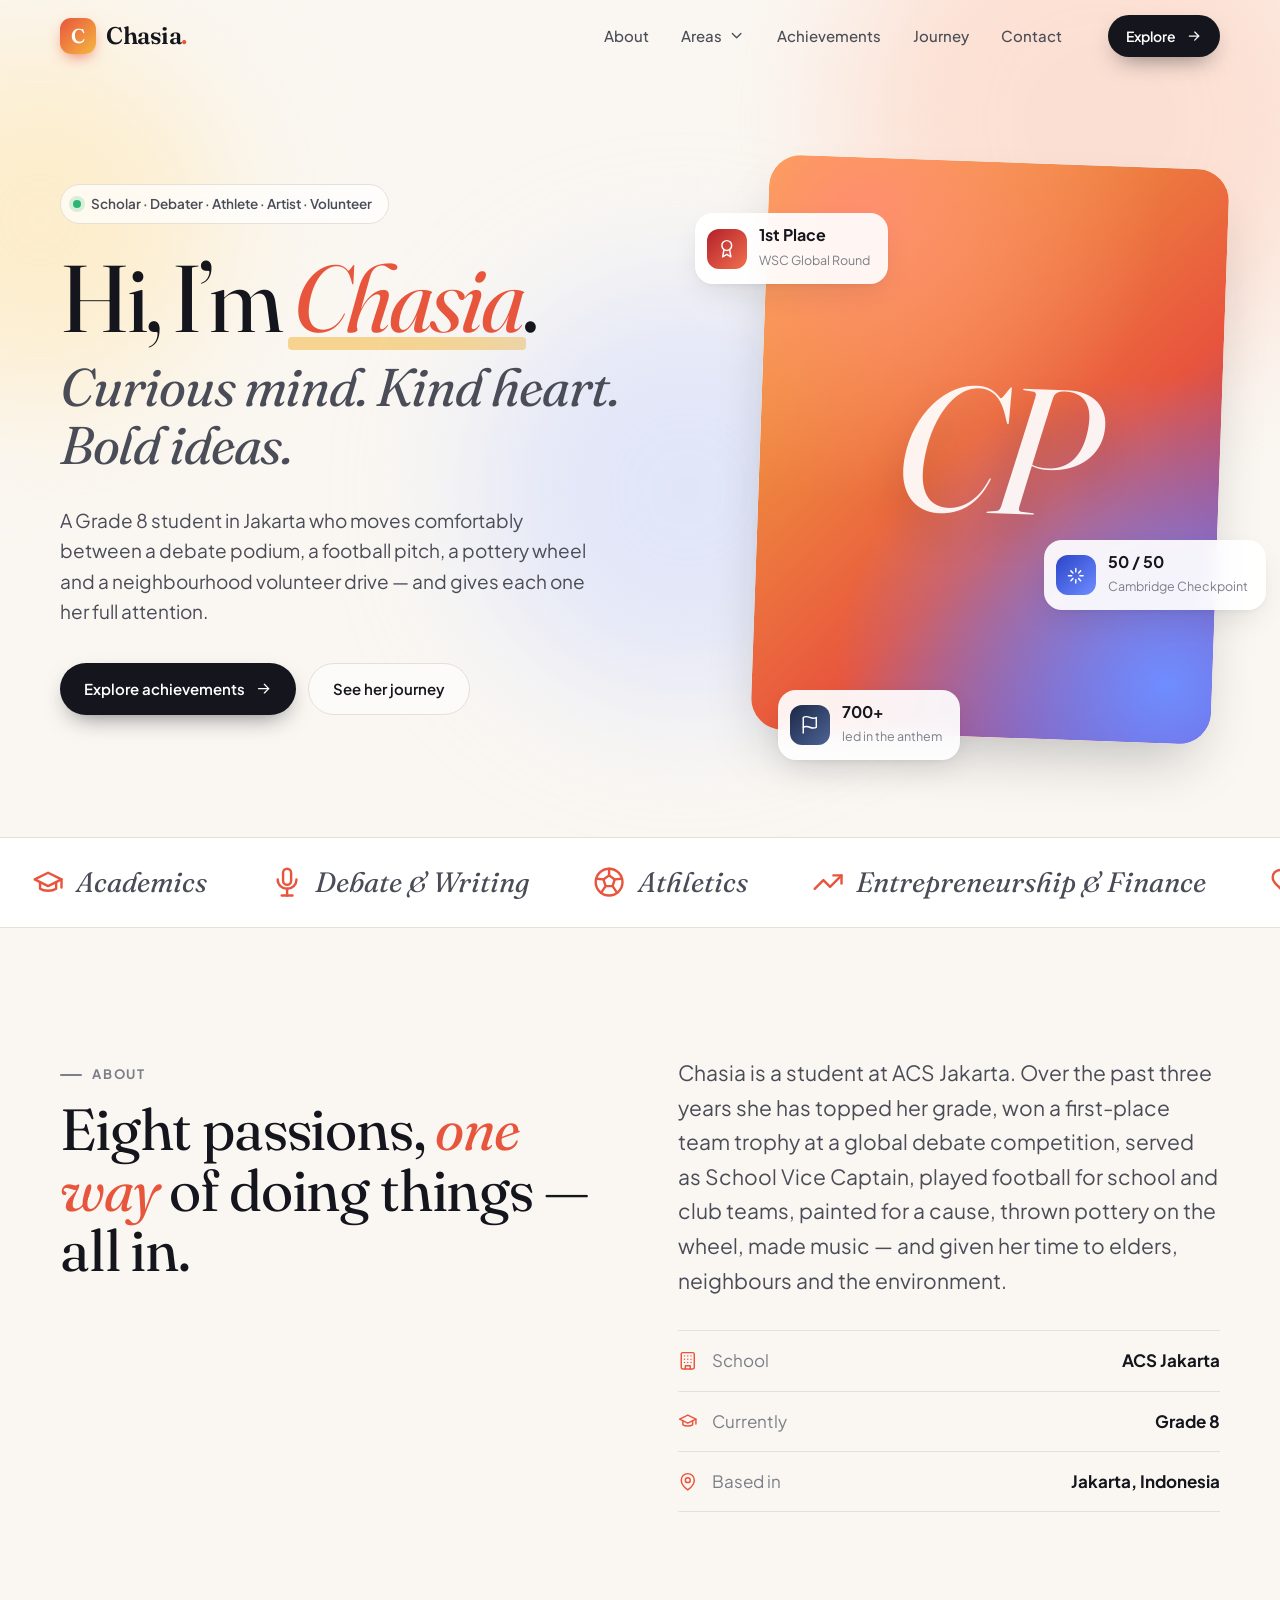
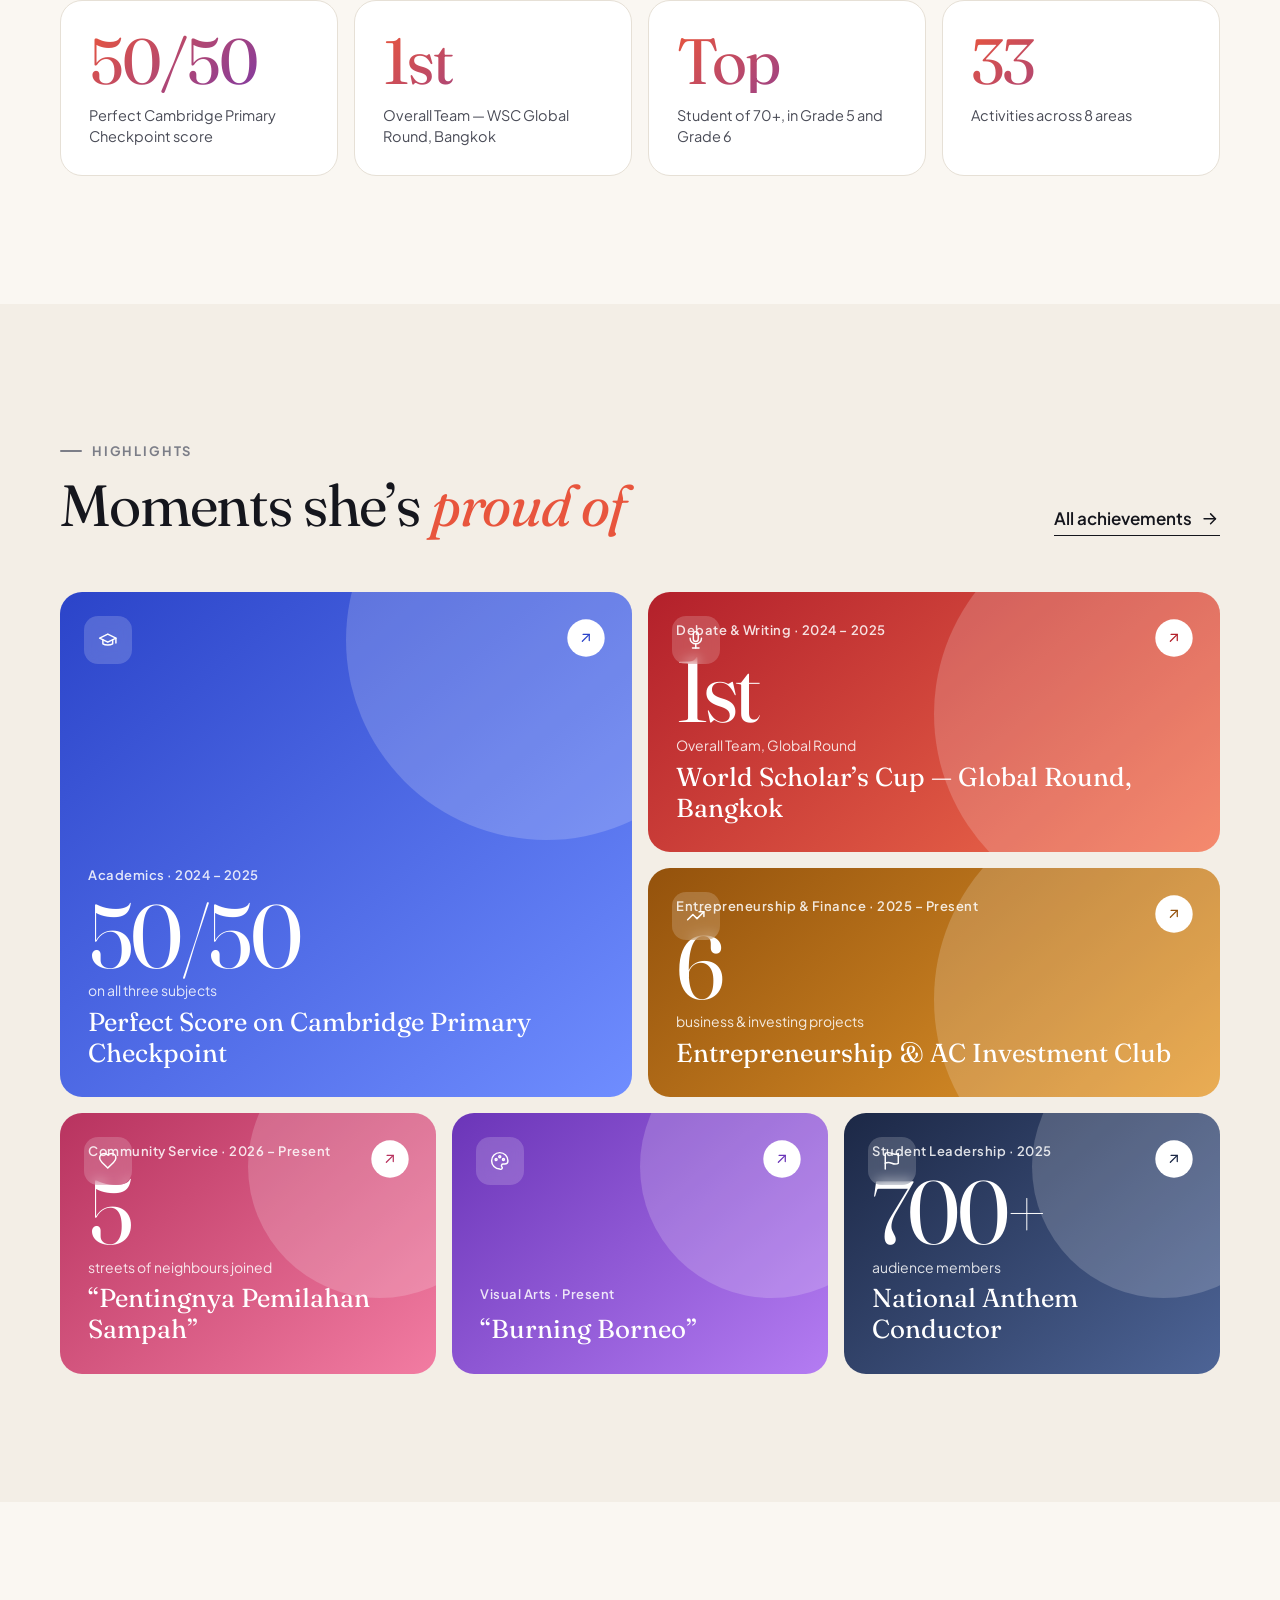
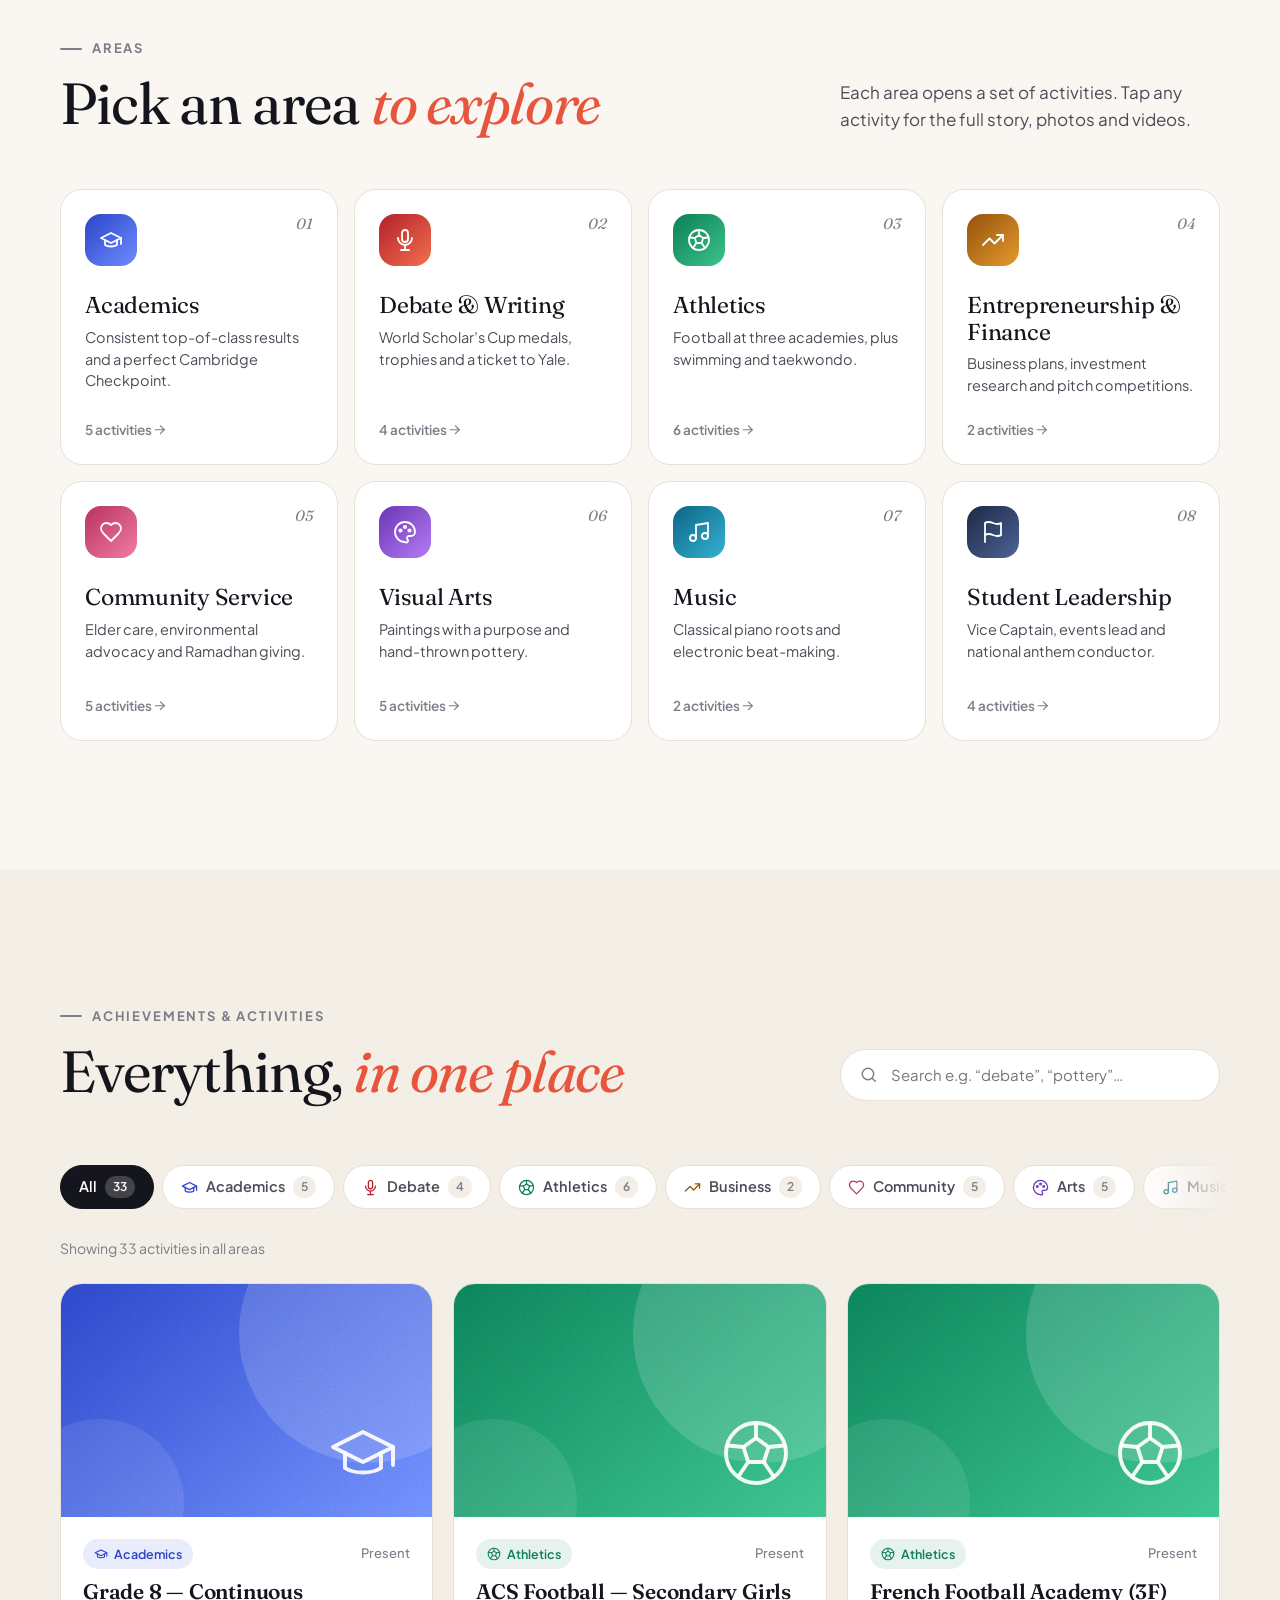
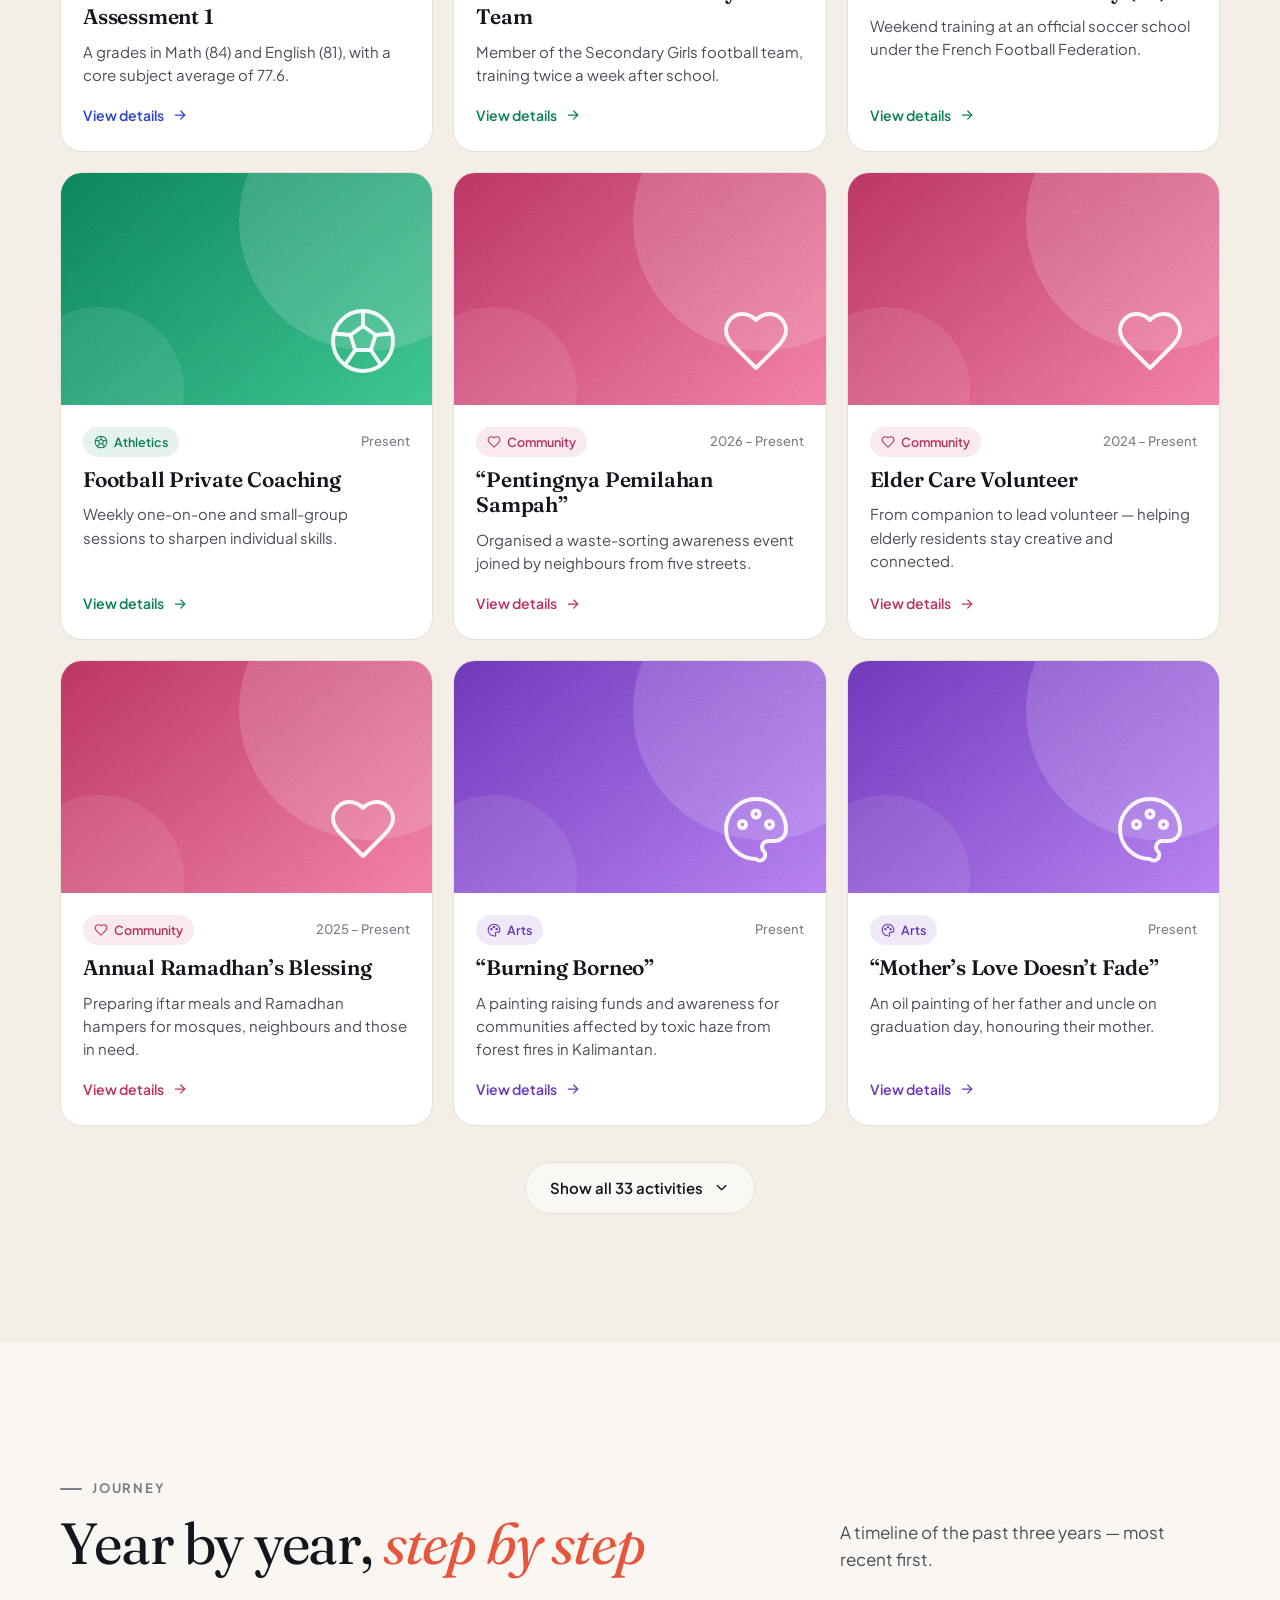
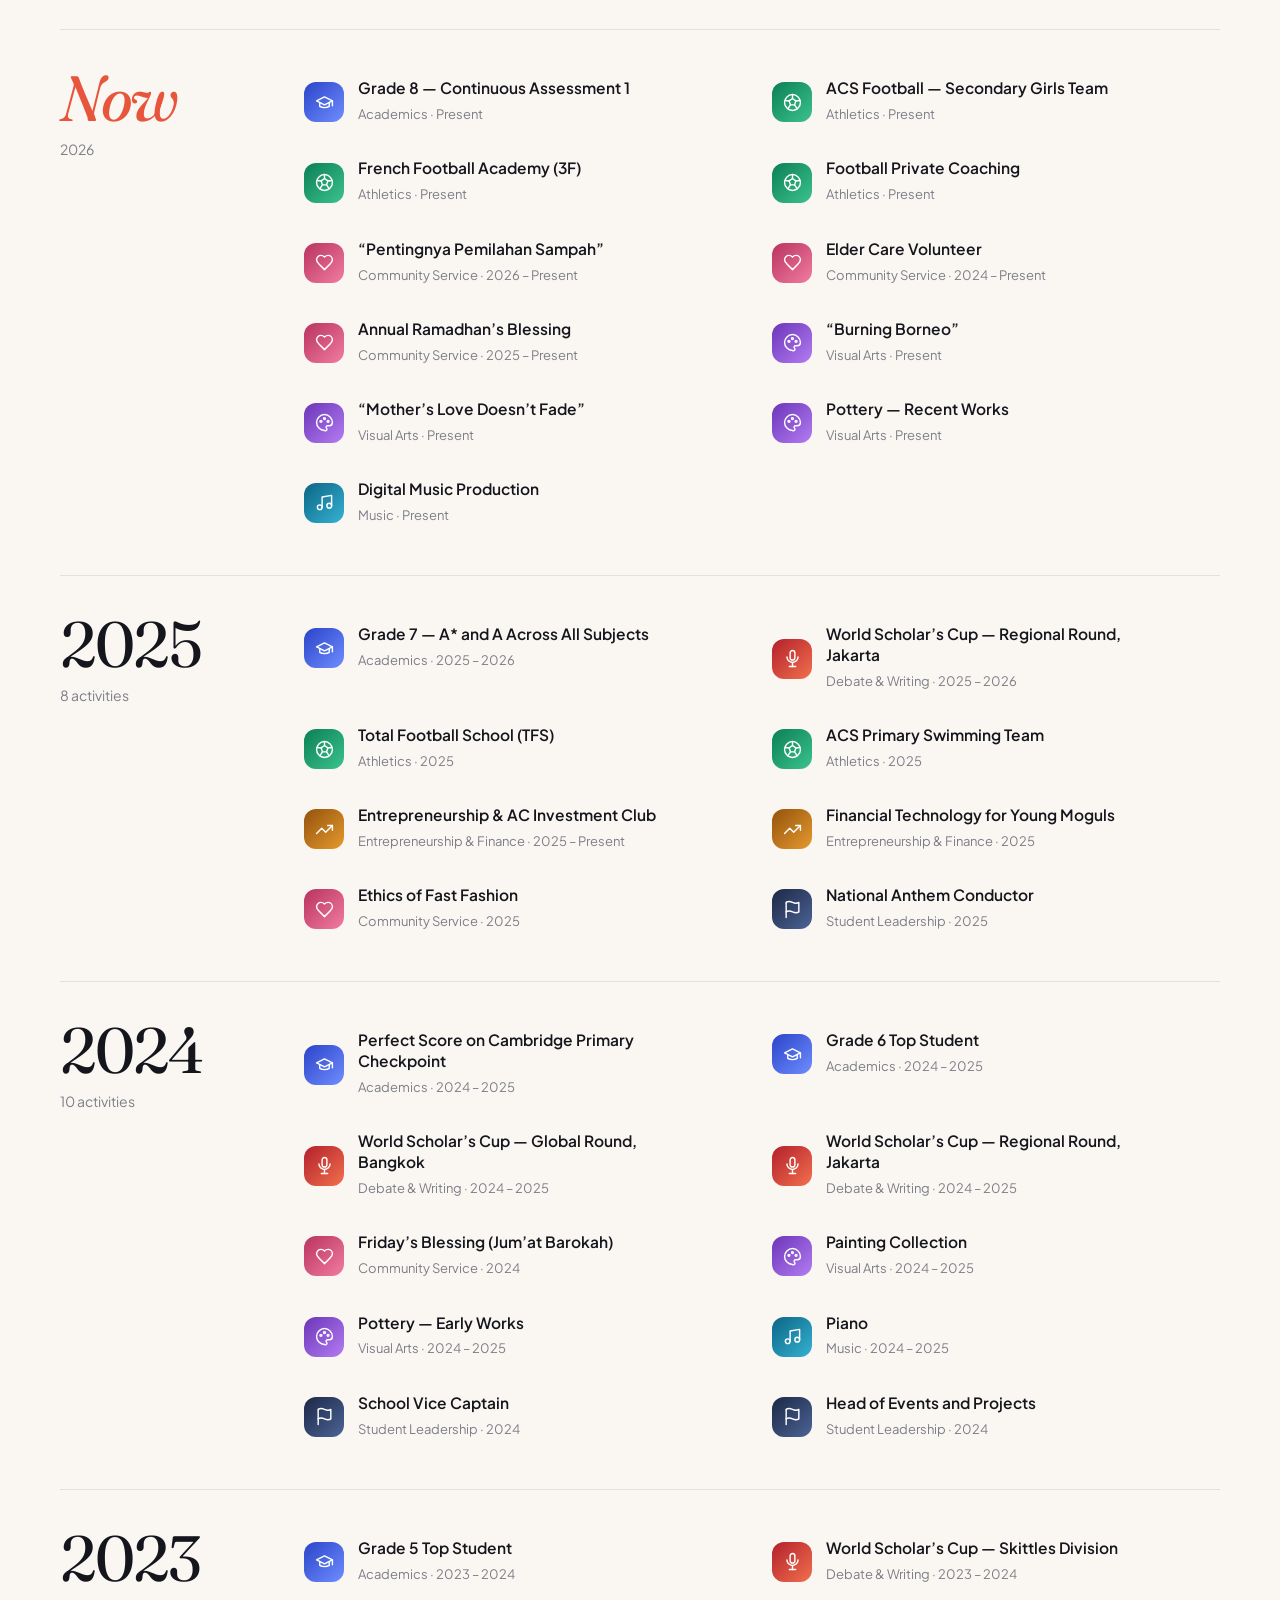
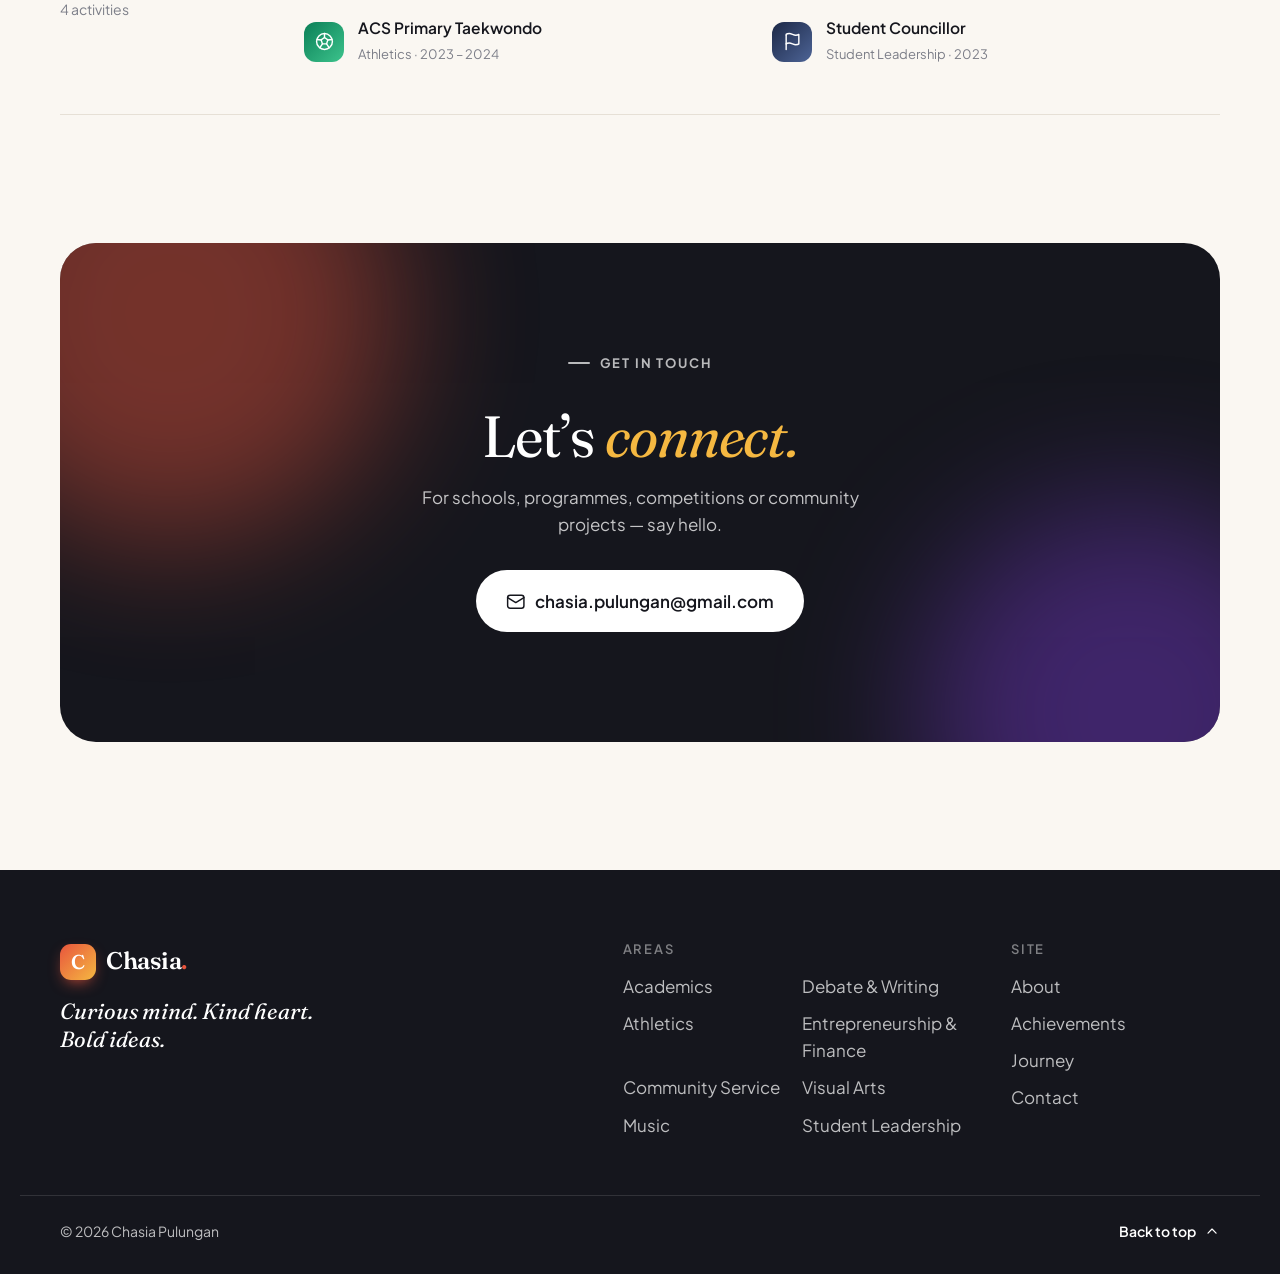
==== index.html @ 690231e1 "Build Chasia achievements website Static, responsive site with a home page (hero, highlights, areas," ====
<!doctype html>
<html lang="en">
<head>
  <meta charset="utf-8">
  <meta name="viewport" content="width=device-width, initial-scale=1">
  <title>Chasia Pulungan — Achievements & Activities</title>
  <meta name="description" content="Chasia Pulungan — student, debater, athlete, artist and volunteer from Jakarta. Explore her achievements in academics, debate, sport, entrepreneurship, community service, art, music and leadership.">
  <meta property="og:title" content="Chasia Pulungan — Achievements & Activities">
  <meta property="og:description" content="Curious mind. Kind heart. Bold ideas.">
  <meta name="theme-color" content="#FAF7F2">
  <link rel="icon" href="assets/img/favicon.svg" type="image/svg+xml">
  <link rel="preconnect" href="https://fonts.googleapis.com">
  <link rel="preconnect" href="https://fonts.gstatic.com" crossorigin>
  <link href="https://fonts.googleapis.com/css2?family=Fraunces:ital,opsz,wght@0,9..144,400;0,9..144,600;1,9..144,400;1,9..144,600&family=Plus+Jakarta+Sans:wght@400;500;600;700&display=swap" rel="stylesheet">
  <link rel="stylesheet" href="assets/css/styles.css">
</head>
<body class="page-home">
  <a class="skip" href="#main">Skip to content</a>
  <header id="site-header" class="header"></header>

  <main id="main">
    <!-- HERO -->
    <section class="hero">
      <div class="hero__bg" aria-hidden="true"><span class="blob blob--1"></span><span class="blob blob--2"></span><span class="blob blob--3"></span></div>
      <div class="container hero__inner">
        <div class="hero__copy">
          <p class="eyebrow reveal"><span class="dot"></span> Scholar · Debater · Athlete · Artist · Volunteer</p>
          <h1 class="hero__title reveal">Hi, I’m <span class="hl" data-first>Chasia</span>.<br><em data-tagline></em></h1>
          <p class="hero__lead reveal" data-intro></p>
          <div class="hero__actions reveal">
            <a class="btn btn--ink" href="#achievements">Explore achievements <span data-icon="arrow"></span></a>
            <a class="btn btn--ghost" href="#journey">See her journey</a>
          </div>
        </div>
        <div class="hero__visual reveal">
          <div class="portrait" data-portrait></div>
          <div class="float float--1"><span class="float__icon" style="--c1:#B3202B;--c2:#F2704E" data-icon="award"></span><div><strong>1st Place</strong><small>WSC Global Round</small></div></div>
          <div class="float float--2"><span class="float__icon" style="--c1:#2B44C9;--c2:#6F8DFF" data-icon="sparkle"></span><div><strong>50 / 50</strong><small>Cambridge Checkpoint</small></div></div>
          <div class="float float--3"><span class="float__icon" style="--c1:#1C2846;--c2:#4D6496" data-icon="flag"></span><div><strong>700+</strong><small>led in the anthem</small></div></div>
        </div>
      </div>
      <div class="marquee" aria-hidden="true"><div class="marquee__track" data-marquee></div></div>
    </section>

    <!-- ABOUT -->
    <section class="section about" id="about">
      <div class="container about__grid">
        <div>
          <p class="kicker reveal">About</p>
          <h2 class="h2 reveal">Eight passions, <em>one way</em> of doing things — all in.</h2>
        </div>
        <div class="about__text">
          <p class="reveal" data-about></p>
          <ul class="facts reveal" data-facts></ul>
        </div>
      </div>
      <div class="container stats" data-stats></div>
    </section>

    <!-- HIGHLIGHTS -->
    <section class="section section--tint" id="highlights">
      <div class="container">
        <div class="section__head">
          <div>
            <p class="kicker reveal">Highlights</p>
            <h2 class="h2 reveal">Moments she’s <em>proud of</em></h2>
          </div>
          <a class="link-arrow reveal" href="#achievements">All achievements <span data-icon="arrow"></span></a>
        </div>
        <div class="bento" data-featured></div>
      </div>
    </section>

    <!-- AREAS -->
    <section class="section" id="areas">
      <div class="container">
        <div class="section__head">
          <div>
            <p class="kicker reveal">Areas</p>
            <h2 class="h2 reveal">Pick an area <em>to explore</em></h2>
          </div>
          <p class="section__sub reveal">Each area opens a set of activities. Tap any activity for the full story, photos and videos.</p>
        </div>
        <div class="areas" data-areas></div>
      </div>
    </section>

    <!-- ACHIEVEMENTS -->
    <section class="section section--tint" id="achievements">
      <div class="container">
        <div class="section__head">
          <div>
            <p class="kicker reveal">Achievements & Activities</p>
            <h2 class="h2 reveal">Everything, <em>in one place</em></h2>
          </div>
          <label class="search reveal">
            <span data-icon="search"></span>
            <input type="search" placeholder="Search e.g. “debate”, “pottery”…" aria-label="Search achievements" data-search>
          </label>
        </div>
        <div class="filters" role="tablist" aria-label="Filter by area" data-filters></div>
        <p class="results-note" aria-live="polite" data-count></p>
        <div class="grid" data-grid></div>
        <div class="empty" data-empty hidden>
          <p>No activities match your search.</p>
          <button class="btn btn--ghost btn--sm" data-reset>Clear filters</button>
        </div>
      </div>
    </section>

    <!-- JOURNEY -->
    <section class="section" id="journey">
      <div class="container">
        <div class="section__head">
          <div>
            <p class="kicker reveal">Journey</p>
            <h2 class="h2 reveal">Year by year, <em>step by step</em></h2>
          </div>
          <p class="section__sub reveal">A timeline of the past three years — most recent first.</p>
        </div>
        <div class="journey" data-journey></div>
      </div>
    </section>

    <!-- CONTACT -->
    <section class="section contact" id="contact">
      <div class="container">
        <div class="contact__card reveal">
          <div class="contact__bg" aria-hidden="true"><span class="blob blob--1"></span><span class="blob blob--2"></span></div>
          <p class="kicker kicker--light">Get in touch</p>
          <h2 class="h2 h2--light">Let’s <em>connect.</em></h2>
          <p class="contact__lead">For schools, programmes, competitions or community projects — say hello.</p>
          <a class="btn btn--light btn--lg" data-email><span data-icon="mail"></span><span data-email-text></span></a>
        </div>
      </div>
    </section>
  </main>

  <footer id="site-footer" class="footer"></footer>

  <script src="assets/js/data.js"></script>
  <script src="assets/js/common.js"></script>
  <script src="assets/js/home.js"></script>
</body>
</html>
---- assets/css/styles.css ----
/* =============================================================
   CHASIA — Design system
   ============================================================= */
:root {
  --bg: #FAF7F2;
  --bg-2: #F3EEE6;
  --surface: #FFFFFF;
  --ink: #15161D;
  --ink-2: #4A4C57;
  --ink-3: #7C7E88;
  --line: #E6E0D6;
  --accent: #E8553D;
  --accent-2: #F5B841;
  --radius: 22px;
  --radius-sm: 14px;
  --shadow-sm: 0 1px 2px rgba(21,22,29,.05), 0 2px 8px rgba(21,22,29,.04);
  --shadow: 0 2px 4px rgba(21,22,29,.04), 0 12px 32px -8px rgba(21,22,29,.12);
  --shadow-lg: 0 30px 60px -20px rgba(21,22,29,.28);
  --serif: "Fraunces", Georgia, "Times New Roman", serif;
  --sans: "Plus Jakarta Sans", system-ui, -apple-system, "Segoe UI", sans-serif;
  --ease: cubic-bezier(.2,.7,.2,1);
  --header-h: 72px;
  --gutter: clamp(16px, 4vw, 40px);
}

*, *::before, *::after { box-sizing: border-box; }
[hidden] { display: none !important; }
html { scroll-behavior: smooth; scroll-padding-top: calc(var(--header-h) + 12px); -webkit-text-size-adjust: 100%; }
body {
  margin: 0; background: var(--bg); color: var(--ink);
  font-family: var(--sans); font-size: 17px; line-height: 1.6;
  -webkit-font-smoothing: antialiased; text-rendering: optimizeLegibility;
  overflow-x: hidden;
}
body.drawer-open, body.lb-open { overflow: hidden; }
img, video, svg { display: block; max-width: 100%; }
a { color: inherit; text-decoration: none; }
button { font: inherit; color: inherit; background: none; border: 0; cursor: pointer; padding: 0; }
h1, h2, h3, h4 { margin: 0; font-weight: 600; line-height: 1.1; }
p { margin: 0; }
ul, ol { margin: 0; padding: 0; list-style: none; }
:focus-visible { outline: 3px solid var(--accent); outline-offset: 3px; border-radius: 6px; }
::selection { background: var(--ink); color: var(--bg); }

.i { width: 1.15em; height: 1.15em; flex: none; }
.rot90 { transform: rotate(90deg); transition: transform .25s var(--ease); }
.container { width: 100%; max-width: 1240px; margin: 0 auto; padding: 0 var(--gutter); }

.skip { position: absolute; left: 12px; top: -60px; z-index: 200; background: var(--ink); color: #fff; padding: 10px 16px; border-radius: 10px; }
.skip:focus { top: 12px; }

/* ---------- Typography ---------- */
.kicker {
  display: inline-flex; align-items: center; gap: 10px;
  font-size: 13px; font-weight: 700; letter-spacing: .14em; text-transform: uppercase; color: var(--ink-3);
  margin-bottom: 14px;
}
.kicker::before { content: ""; width: 22px; height: 2px; background: currentColor; border-radius: 2px; }
.kicker--light { color: rgba(255,255,255,.7); }
.h2 { font-family: var(--serif); font-weight: 400; font-size: clamp(34px, 5vw, 58px); letter-spacing: -.02em; line-height: 1.04; }
.h2 em, .hero__title em { font-style: italic; color: var(--accent); }
.h2--light { color: #fff; }
.h2--light em { color: var(--accent-2); }
.h3 { font-family: var(--serif); font-weight: 600; font-size: 26px; letter-spacing: -.01em; margin: 48px 0 18px; }

/* ---------- Buttons ---------- */
.btn {
  display: inline-flex; align-items: center; justify-content: center; gap: 10px;
  height: 52px; padding: 0 24px; border-radius: 999px; font-weight: 600; font-size: 15px;
  transition: transform .25s var(--ease), background .25s, color .25s, box-shadow .25s, border-color .25s;
  white-space: nowrap;
}
.btn .i { transition: transform .25s var(--ease); }
.btn:hover .i:last-child { transform: translateX(3px); }
.btn:active { transform: scale(.97); }
.btn--sm { height: 42px; padding: 0 18px; font-size: 14px; }
.btn--lg { height: 62px; padding: 0 30px; font-size: 17px; }
.btn--ink { background: var(--ink); color: #fff; box-shadow: 0 10px 24px -10px rgba(21,22,29,.6); }
.btn--ink:hover { background: #000; box-shadow: 0 14px 30px -10px rgba(21,22,29,.7); }
.btn--ghost { border: 1.5px solid var(--line); background: rgba(255,255,255,.6); }
.btn--ghost:hover { border-color: var(--ink); background: #fff; }
.btn--light { background: #fff; color: var(--ink); }
.btn--light:hover { box-shadow: 0 12px 30px -10px rgba(0,0,0,.4); }
.btn .count { background: var(--ink); color: #fff; border-radius: 999px; font-size: 12px; padding: 2px 8px; }

.link-arrow { display: inline-flex; align-items: center; gap: 8px; font-weight: 600; border-bottom: 1.5px solid currentColor; padding-bottom: 2px; }
.link-arrow:hover .i { transform: translateX(4px); }
.link-arrow .i { transition: transform .25s var(--ease); }

.chip { display: inline-flex; align-items: center; gap: 6px; font-size: 12.5px; font-weight: 600; border-radius: 999px; padding: 5px 11px; }
.chip--cat { background: color-mix(in srgb, var(--c1) 10%, transparent); color: var(--c1); }
.chip--cat .i { width: 14px; height: 14px; }

/* ---------- Header ---------- */
.header { position: fixed; inset: 0 0 auto; z-index: 100; height: var(--header-h); transition: background .3s, box-shadow .3s, backdrop-filter .3s; }
.header.is-scrolled { background: rgba(250,247,242,.82); backdrop-filter: saturate(1.4) blur(16px); -webkit-backdrop-filter: saturate(1.4) blur(16px); box-shadow: 0 1px 0 var(--line); }
.header__inner { height: 100%; display: flex; align-items: center; gap: 24px; }
.brand { display: inline-flex; align-items: center; gap: 10px; font-family: var(--serif); font-size: 24px; font-weight: 600; letter-spacing: -.02em; }
.brand__mark { width: 36px; height: 36px; border-radius: 11px; display: grid; place-items: center; color: #fff; font-size: 20px; background: linear-gradient(135deg, var(--accent), var(--accent-2)); box-shadow: 0 6px 16px -6px var(--accent); }
.brand__word i { color: var(--accent); font-style: normal; }
.brand--light { color: #fff; }

.nav { display: flex; align-items: center; gap: 4px; margin-left: auto; }
.nav > a, .nav__dropbtn { display: inline-flex; align-items: center; gap: 6px; padding: 10px 14px; border-radius: 999px; font-size: 15px; font-weight: 500; color: var(--ink-2); transition: color .2s, background .2s; }
.nav > a:hover, .nav__dropbtn:hover, .nav__drop.is-open .nav__dropbtn { color: var(--ink); background: rgba(21,22,29,.06); }
.nav__drop { position: relative; }
.nav__drop.is-open .rot90 { transform: rotate(-90deg); }
.mega {
  position: absolute; top: calc(100% + 12px); left: 50%; width: 600px;
  transform: translate(-50%, -8px); opacity: 0; visibility: hidden;
  background: var(--surface); border-radius: var(--radius); box-shadow: var(--shadow-lg); border: 1px solid var(--line);
  padding: 12px; transition: opacity .25s, transform .25s var(--ease), visibility .25s;
}
.nav__drop.is-open .mega { opacity: 1; visibility: visible; transform: translate(-50%, 0); }
.mega__grid { display: grid; grid-template-columns: 1fr 1fr; gap: 4px; }
.mega__item { display: flex; align-items: center; gap: 14px; padding: 12px; border-radius: 14px; transition: background .2s; }
.mega__item:hover { background: var(--bg); }
.mega__item strong { display: block; font-size: 15px; font-weight: 600; line-height: 1.3; }
.mega__item small { color: var(--ink-3); font-size: 13px; }
.mega__icon { width: 42px; height: 42px; border-radius: 12px; display: grid; place-items: center; color: #fff; background: linear-gradient(135deg, var(--c1), var(--c2)); flex: none; }
.header__cta { margin-left: 8px; }
.burger { display: none; width: 46px; height: 46px; border-radius: 14px; place-items: center; margin-left: auto; background: var(--ink); color: #fff; }
.burger .i { width: 22px; height: 22px; }

.drawer { position: fixed; inset: var(--header-h) 0 0; background: var(--bg); overflow-y: auto; opacity: 0; transform: translateY(-10px); transition: opacity .3s, transform .3s var(--ease); }
.drawer.is-open { opacity: 1; transform: none; }
.drawer__inner { padding-top: 16px; padding-bottom: 40px; }
.drawer__links a { display: block; font-family: var(--serif); font-size: 40px; letter-spacing: -.02em; padding: 6px 0; border-bottom: 1px solid var(--line); }
.drawer__label { margin: 28px 0 10px; font-size: 13px; font-weight: 700; letter-spacing: .14em; text-transform: uppercase; color: var(--ink-3); }
.drawer__areas { display: grid; gap: 4px; }
.drawer__areas .mega__item { background: var(--surface); }

@media (max-width: 960px) {
  .nav, .header__cta { display: none; }
  .burger { display: grid; }
}

/* ---------- Sections ---------- */
.section { padding: clamp(72px, 10vw, 128px) 0; position: relative; }
.section--tint { background: var(--bg-2); }
.section__head { display: flex; align-items: flex-end; justify-content: space-between; gap: 24px 40px; flex-wrap: wrap; margin-bottom: clamp(32px, 5vw, 56px); }
.section__sub { max-width: 380px; color: var(--ink-2); }

/* ---------- Reveal ---------- */
.reveal { opacity: 0; transform: translateY(22px); transition: opacity .8s var(--ease), transform .8s var(--ease); transition-delay: var(--stagger, 0ms); }
.reveal.is-in { opacity: 1; transform: none; }
@media (prefers-reduced-motion: reduce) {
  *, *::before, *::after { animation: none !important; transition: none !important; }
  html { scroll-behavior: auto; }
  .reveal { opacity: 1; transform: none; }
}

/* ---------- Hero ---------- */
.hero { position: relative; padding: calc(var(--header-h) + clamp(40px, 7vw, 90px)) 0 0; overflow: hidden; }
.hero__bg { position: absolute; inset: 0; pointer-events: none; }
.blob { position: absolute; border-radius: 50%; filter: blur(70px); opacity: .5; animation: float 18s ease-in-out infinite; }
.hero .blob--1 { width: 520px; height: 520px; background: #FFC9B5; top: -140px; right: -80px; }
.hero .blob--2 { width: 420px; height: 420px; background: #C9D5FF; top: 280px; right: 30%; animation-delay: -6s; }
.hero .blob--3 { width: 360px; height: 360px; background: #FFE3A6; top: 40px; left: -140px; animation-delay: -12s; }
@keyframes float { 0%,100% { transform: translate(0,0) scale(1); } 33% { transform: translate(30px,-20px) scale(1.05); } 66% { transform: translate(-20px,20px) scale(.96); } }

.hero__inner { position: relative; display: grid; grid-template-columns: 1.15fr .85fr; gap: clamp(32px, 6vw, 80px); align-items: center; }
.eyebrow { display: inline-flex; align-items: center; gap: 10px; padding: 8px 16px 8px 12px; border-radius: 999px; background: rgba(255,255,255,.7); border: 1px solid var(--line); font-size: 13.5px; font-weight: 600; color: var(--ink-2); margin-bottom: 28px; backdrop-filter: blur(6px); }
.dot { width: 8px; height: 8px; border-radius: 50%; background: #2BB673; box-shadow: 0 0 0 4px rgba(43,182,115,.18); animation: pulse 2s infinite; }
@keyframes pulse { 50% { box-shadow: 0 0 0 7px rgba(43,182,115,.05); } }
.hero__title { font-family: var(--serif); font-weight: 400; font-size: clamp(46px, 7.4vw, 100px); line-height: .98; letter-spacing: -.035em; }
.hero__title em { display: inline-block; font-size: .56em; line-height: 1.1; margin-top: .25em; letter-spacing: -.02em; color: var(--ink-2); }
.hl { position: relative; white-space: nowrap; font-style: italic; color: var(--accent); }
.hl::after { content: ""; position: absolute; left: -2%; right: -2%; bottom: .06em; height: .14em; background: var(--accent-2); opacity: .55; border-radius: 4px; z-index: -1; }
.hero__lead { margin-top: 28px; max-width: 540px; font-size: clamp(17px, 1.6vw, 19px); color: var(--ink-2); }
.hero__actions { display: flex; flex-wrap: wrap; gap: 12px; margin-top: 36px; }

.hero__visual { position: relative; }
.portrait { aspect-ratio: 4/5; border-radius: 32px; overflow: hidden; box-shadow: var(--shadow-lg); transform: rotate(2deg); background: var(--surface); }
.portrait img { width: 100%; height: 100%; object-fit: cover; }
.portrait__ph { position: relative; height: 100%; display: grid; place-items: center; background: radial-gradient(120% 90% at 20% 10%, #FF8F70 0%, transparent 55%), radial-gradient(120% 90% at 90% 90%, #6F8DFF 0%, transparent 60%), linear-gradient(135deg, #F5B841, #E8553D 60%, #6B35B8); }
.portrait__mono { font-family: var(--serif); font-style: italic; font-size: clamp(110px, 14vw, 180px); color: rgba(255,255,255,.92); letter-spacing: -.05em; text-shadow: 0 20px 40px rgba(0,0,0,.15); }
.portrait__note { position: absolute; top: 18px; left: 50%; transform: translateX(-50%); display: inline-flex; gap: 8px; align-items: center; padding: 8px 14px; border-radius: 999px; background: rgba(255,255,255,.22); color: #fff; font-size: 13px; font-weight: 600; backdrop-filter: blur(8px); white-space: nowrap; }
.float { position: absolute; display: flex; align-items: center; gap: 12px; padding: 12px 18px 12px 12px; background: rgba(255,255,255,.92); backdrop-filter: blur(10px); border-radius: 18px; box-shadow: var(--shadow); animation: bob 6s ease-in-out infinite; }
.float strong { display: block; font-size: 16px; line-height: 1.2; }
.float small { color: var(--ink-3); font-size: 12.5px; }
.float__icon { width: 40px; height: 40px; border-radius: 12px; display: grid; place-items: center; color: #fff; background: linear-gradient(135deg, var(--c1), var(--c2)); }
.float--1 { top: 9%; left: -14%; }
.float--2 { bottom: 22%; right: -10%; animation-delay: -2s; }
.float--3 { bottom: -4%; left: 4%; animation-delay: -4s; }
@keyframes bob { 50% { transform: translateY(-10px); } }

.marquee { position: relative; margin-top: clamp(60px, 8vw, 100px); border-block: 1px solid var(--line); background: var(--surface); overflow: hidden; }
.marquee__track { display: flex; width: max-content; animation: marquee 40s linear infinite; }
.marquee__track span { display: inline-flex; align-items: center; gap: 12px; padding: 22px 32px; font-family: var(--serif); font-size: clamp(20px, 2.4vw, 28px); font-style: italic; white-space: nowrap; color: var(--ink-2); }
.marquee__track span .i { color: var(--accent); }
.marquee:hover .marquee__track { animation-play-state: paused; }
@keyframes marquee { to { transform: translateX(-50%); } }

@media (max-width: 900px) {
  .hero__inner { grid-template-columns: 1fr; }
  .hero__visual { max-width: 420px; width: 88%; margin: 20px auto 0; }
  .float--1 { left: -6%; } .float--2 { right: -6%; }
}
@media (max-width: 480px) { .float { padding: 8px 12px 8px 8px; } .float__icon { width: 32px; height: 32px; } .float strong { font-size: 14px; } }

/* ---------- About ---------- */
.about__grid { display: grid; grid-template-columns: 1fr 1fr; gap: clamp(32px, 6vw, 96px); align-items: start; }
.about__text > p { font-size: clamp(18px, 1.8vw, 21px); line-height: 1.65; color: var(--ink-2); }
.facts { margin-top: 32px; border-top: 1px solid var(--line); }
.facts li { display: flex; align-items: center; gap: 14px; padding: 16px 0; border-bottom: 1px solid var(--line); }
.facts li .i { color: var(--accent); }
.facts li span { color: var(--ink-3); flex: 1; }
.stats { display: grid; grid-template-columns: repeat(4, 1fr); gap: 16px; margin-top: clamp(56px, 7vw, 88px); }
.stat { padding: 28px; background: var(--surface); border-radius: var(--radius); border: 1px solid var(--line); }
.stat__value { display: block; font-family: var(--serif); font-size: clamp(44px, 5vw, 64px); line-height: 1; letter-spacing: -.03em; background: linear-gradient(135deg, var(--accent), #6B35B8); -webkit-background-clip: text; background-clip: text; color: transparent; }
.stat__label { display: block; margin-top: 12px; font-size: 14.5px; color: var(--ink-2); line-height: 1.45; }
@media (max-width: 900px) { .about__grid { grid-template-columns: 1fr; } .stats { grid-template-columns: 1fr 1fr; } }
@media (max-width: 420px) { .stat { padding: 20px; } }

/* ---------- Bento (featured) ---------- */
.bento { display: grid; grid-template-columns: repeat(6, 1fr); grid-auto-rows: minmax(220px, auto); gap: 16px; }
.feat {
  position: relative; overflow: hidden; display: flex; flex-direction: column; justify-content: flex-end; gap: 10px;
  padding: 28px; border-radius: var(--radius); color: #fff; isolation: isolate;
  background: linear-gradient(140deg, var(--c1), var(--c2));
  transition: transform .4s var(--ease), box-shadow .4s;
}
.feat:hover { transform: translateY(-6px); box-shadow: 0 30px 50px -24px var(--c1); }
.feat__glow { position: absolute; width: 70%; aspect-ratio: 1; right: -20%; top: -30%; border-radius: 50%; background: rgba(255,255,255,.18); z-index: -1; transition: transform .6s var(--ease); }
.feat:hover .feat__glow { transform: scale(1.2); }
.feat__icon { position: absolute; top: 24px; left: 24px; width: 48px; height: 48px; border-radius: 14px; display: grid; place-items: center; background: rgba(255,255,255,.18); backdrop-filter: blur(6px); }
.feat__cat { font-size: 13px; font-weight: 600; letter-spacing: .04em; opacity: .85; }
.feat__stat { font-family: var(--serif); font-size: clamp(56px, 7vw, 92px); line-height: .9; letter-spacing: -.04em; }
.feat__stat small { display: block; font-family: var(--sans); font-size: 14px; letter-spacing: 0; opacity: .85; margin-top: 8px; }
.feat__title { font-family: var(--serif); font-size: clamp(21px, 2.1vw, 26px); line-height: 1.2; max-width: 30ch; }
.feat__go { position: absolute; top: 24px; right: 24px; width: 44px; height: 44px; border-radius: 50%; display: grid; place-items: center; background: #fff; color: var(--c1); transform: scale(.85); transition: transform .3s var(--ease); }
.feat:hover .feat__go { transform: scale(1) rotate(45deg); }
.feat--0 { grid-column: span 3; grid-row: span 2; min-height: 460px; }
.feat--1 { grid-column: span 3; }
.feat--2 { grid-column: span 3; }
.feat--3, .feat--4, .feat--5 { grid-column: span 2; }
@media (max-width: 900px) {
  .bento { grid-template-columns: 1fr 1fr; }
  .feat--0 { grid-column: span 2; grid-row: auto; min-height: 380px; }
  .feat--1, .feat--2, .feat--3, .feat--4, .feat--5 { grid-column: span 1; min-height: 260px; }
}
@media (max-width: 560px) {
  .bento { grid-template-columns: 1fr; }
  .feat--0, .feat--1, .feat--2, .feat--3, .feat--4, .feat--5 { grid-column: auto; min-height: 260px; }
}

/* ---------- Areas ---------- */
.areas { display: grid; grid-template-columns: repeat(4, 1fr); gap: 16px; }
.area {
  position: relative; text-align: left; display: flex; flex-direction: column; gap: 8px;
  padding: 24px; min-height: 260px; border-radius: var(--radius); background: var(--surface); border: 1px solid var(--line);
  overflow: hidden; isolation: isolate; transition: transform .4s var(--ease), border-color .3s, color .3s, box-shadow .4s;
}
.area::before { content: ""; position: absolute; inset: 0; z-index: -1; background: linear-gradient(140deg, var(--c1), var(--c2)); opacity: 0; transition: opacity .4s var(--ease); }
.area:hover { transform: translateY(-4px); color: #fff; border-color: transparent; box-shadow: 0 24px 40px -22px var(--c1); }
.area:hover::before { opacity: 1; }
.area__num { position: absolute; top: 22px; right: 24px; font-family: var(--serif); font-style: italic; font-size: 15px; color: var(--ink-3); transition: color .3s; }
.area:hover .area__num, .area:hover .area__blurb, .area:hover .area__foot { color: rgba(255,255,255,.85); }
.area__icon { width: 52px; height: 52px; border-radius: 16px; display: grid; place-items: center; margin-bottom: 18px; color: #fff; background: linear-gradient(135deg, var(--c1), var(--c2)); transition: background .3s; }
.area:hover .area__icon { background: rgba(255,255,255,.2); }
.area__icon .i { width: 24px; height: 24px; }
.area__name { font-family: var(--serif); font-size: 23px; line-height: 1.15; letter-spacing: -.01em; }
.area__blurb { font-size: 14.5px; color: var(--ink-2); line-height: 1.5; transition: color .3s; }
.area__foot { margin-top: auto; padding-top: 14px; display: flex; justify-content: space-between; align-items: center; font-size: 13.5px; font-weight: 600; color: var(--ink-3); transition: color .3s; }
.area__foot .i { transition: transform .3s var(--ease); }
.area:hover .area__foot .i { transform: translateX(4px); }
@media (max-width: 1024px) { .areas { grid-template-columns: repeat(2, 1fr); } }
@media (max-width: 520px) {
  .areas { grid-template-columns: 1fr 1fr; gap: 10px; }
  .area { min-height: 0; padding: 18px; }
  .area__blurb, .area__num { display: none; }
  .area__icon { width: 42px; height: 42px; margin-bottom: 8px; }
  .area__name { font-size: 18px; }
}

/* ---------- Search + filters ---------- */
.search { display: flex; align-items: center; gap: 10px; width: min(100%, 380px); height: 52px; padding: 0 18px; border-radius: 999px; background: var(--surface); border: 1.5px solid var(--line); color: var(--ink-3); transition: border-color .2s, box-shadow .2s; }
.search:focus-within { border-color: var(--ink); box-shadow: 0 0 0 4px rgba(21,22,29,.06); }
.search input { flex: 1; min-width: 0; border: 0; outline: 0; background: none; font: inherit; font-size: 15px; color: var(--ink); }
.filters {
  position: sticky; top: calc(var(--header-h) + 8px); z-index: 20;
  display: flex; gap: 8px; overflow-x: auto; scrollbar-width: none; padding: 8px; margin: 0 -8px;
  border-radius: 999px; background: rgba(243,238,230,.85); backdrop-filter: blur(12px);
  -webkit-mask-image: linear-gradient(90deg, #000 92%, transparent); mask-image: linear-gradient(90deg, #000 92%, transparent);
}
.filters::-webkit-scrollbar { display: none; }
.filter { flex: none; display: inline-flex; align-items: center; gap: 8px; height: 44px; padding: 0 18px; border-radius: 999px; background: var(--surface); border: 1.5px solid var(--line); font-size: 14.5px; font-weight: 600; color: var(--ink-2); transition: all .25s var(--ease); }
.filter .i { color: var(--c1, var(--ink)); width: 17px; height: 17px; }
.filter span { font-size: 12px; padding: 1px 8px; border-radius: 999px; background: var(--bg-2); color: var(--ink-3); }
.filter:hover { border-color: var(--ink-3); color: var(--ink); }
.filter.is-active { background: var(--ink); border-color: var(--ink); color: #fff; }
.filter.is-active[style] { background: linear-gradient(135deg, var(--c1), var(--c2)); border-color: transparent; }
.filter.is-active .i { color: #fff; }
.filter.is-active span { background: rgba(255,255,255,.2); color: #fff; }
.results-note { margin: 20px 0 24px; font-size: 14px; color: var(--ink-3); }
.empty { text-align: center; padding: 60px 20px; color: var(--ink-2); display: grid; gap: 16px; justify-items: center; }

/* ---------- Cards ---------- */
.grid { display: grid; grid-template-columns: repeat(auto-fill, minmax(290px, 1fr)); gap: 20px; }
.grid--3 { grid-template-columns: repeat(3, 1fr); }
@media (max-width: 900px) { .grid--3 { grid-template-columns: 1fr 1fr; } }
@media (max-width: 600px) { .grid--3 { grid-template-columns: 1fr; } }
.card { display: flex; flex-direction: column; background: var(--surface); border-radius: var(--radius); border: 1px solid var(--line); overflow: hidden; transition: transform .4s var(--ease), box-shadow .4s, border-color .3s, opacity .8s var(--ease); }
.card:hover { transform: translateY(-6px); box-shadow: var(--shadow); border-color: transparent; }
.card__media { position: relative; aspect-ratio: 16/10; overflow: hidden; }
.card__badge { position: absolute; left: 14px; bottom: 14px; display: inline-flex; align-items: center; gap: 6px; padding: 6px 12px; border-radius: 999px; background: rgba(255,255,255,.95); color: var(--c1); font-size: 12.5px; font-weight: 700; box-shadow: var(--shadow-sm); }
.card__badge .i { width: 15px; height: 15px; }
.card__body { display: flex; flex-direction: column; gap: 10px; padding: 22px 22px 24px; flex: 1; }
.card__meta { display: flex; align-items: center; justify-content: space-between; gap: 8px; }
.card__period { font-size: 13px; color: var(--ink-3); font-weight: 500; }
.card__title { font-family: var(--serif); font-weight: 600; font-size: 21px; line-height: 1.22; letter-spacing: -.01em; }
.card__summary { font-size: 15px; color: var(--ink-2); line-height: 1.55; }
.card__cta { margin-top: auto; padding-top: 8px; display: inline-flex; align-items: center; gap: 8px; font-size: 14px; font-weight: 600; color: var(--c1); }
.card__cta .i { transition: transform .3s var(--ease); }
.card:hover .card__cta .i { transform: translateX(5px); }

.cover { position: relative; width: 100%; height: 100%; background: linear-gradient(140deg, var(--c1), var(--c2)); overflow: hidden; }
.cover img { width: 100%; height: 100%; object-fit: cover; transition: transform .8s var(--ease); }
.card:hover .cover img { transform: scale(1.06); }
.cover--art::before, .cover--art::after { content: ""; position: absolute; border-radius: 50%; background: rgba(255,255,255,.14); }
.cover--art::before { width: 70%; aspect-ratio: 1; right: -18%; top: -35%; }
.cover--art::after { width: 45%; aspect-ratio: 1; left: -12%; bottom: -30%; background: rgba(255,255,255,.09); }
.cover__icon { position: absolute; right: 9%; bottom: 12%; color: rgba(255,255,255,.92); transition: transform .8s var(--ease); }
.cover__icon .i { width: clamp(56px, 22%, 96px); height: auto; aspect-ratio: 1; stroke-width: 1.3; }
.card .cover__icon .i { width: 72px; }
.card:hover .cover__icon { transform: scale(1.1) rotate(-6deg); }
.cover__grain { position: absolute; inset: 0; opacity: .25; mix-blend-mode: overlay; background-image: url("data:image/svg+xml,%3Csvg xmlns='http://www.w3.org/2000/svg' width='160' height='160'%3E%3Cfilter id='n'%3E%3CfeTurbulence type='fractalNoise' baseFrequency='.9' numOctaves='2'/%3E%3C/filter%3E%3Crect width='100%25' height='100%25' filter='url(%23n)'/%3E%3C/svg%3E"); }

/* ---------- Journey ---------- */
.journey { display: grid; gap: 0; }
.year { display: grid; grid-template-columns: 200px 1fr; gap: 32px; padding: 36px 0; border-top: 1px solid var(--line); }
.year:last-child { border-bottom: 1px solid var(--line); }
.year__label span { display: block; font-family: var(--serif); font-size: clamp(44px, 5vw, 64px); line-height: 1; letter-spacing: -.03em; }
.year__label small { display: block; margin-top: 8px; color: var(--ink-3); font-size: 14px; }
.year:first-child .year__label span { font-style: italic; color: var(--accent); }
.year__list { display: grid; grid-template-columns: 1fr 1fr; gap: 8px; }
.year__list a { display: flex; align-items: center; gap: 14px; padding: 12px 16px 12px 12px; border-radius: 16px; transition: background .25s, transform .25s var(--ease); }
.year__list a:hover { background: var(--surface); box-shadow: var(--shadow-sm); }
.year__dot { width: 40px; height: 40px; flex: none; border-radius: 12px; display: grid; place-items: center; color: #fff; background: linear-gradient(135deg, var(--c1), var(--c2)); }
.year__dot .i { width: 19px; height: 19px; }
.year__text { flex: 1; min-width: 0; }
.year__text strong { display: block; font-weight: 600; font-size: 15.5px; line-height: 1.35; }
.year__text small { color: var(--ink-3); font-size: 13px; }
.year__arrow { color: var(--ink-3); opacity: 0; transform: translateX(-6px); transition: all .25s var(--ease); }
.year__list a:hover .year__arrow { opacity: 1; transform: none; color: var(--c1); }
@media (max-width: 900px) { .year { grid-template-columns: 1fr; gap: 16px; } .year__list { grid-template-columns: 1fr; } .year__list a { padding-left: 0; } .year__arrow { opacity: 1; transform: none; } }

/* ---------- Contact ---------- */
.contact { padding-top: 0; }
.contact__card { position: relative; overflow: hidden; isolation: isolate; text-align: center; padding: clamp(56px, 9vw, 110px) clamp(24px, 5vw, 60px); border-radius: 36px; background: var(--ink); color: #fff; display: grid; justify-items: center; gap: 18px; }
.contact__bg { position: absolute; inset: 0; z-index: -1; }
.contact .blob--1 { width: 460px; height: 460px; background: var(--accent); left: -120px; top: -160px; opacity: .45; }
.contact .blob--2 { width: 420px; height: 420px; background: #6B35B8; right: -120px; bottom: -180px; opacity: .5; animation-delay: -8s; }
.contact__lead { color: rgba(255,255,255,.75); max-width: 460px; margin-bottom: 14px; }
.contact .btn--light { max-width: 100%; }
.contact .btn--light span:last-child { overflow: hidden; text-overflow: ellipsis; }

/* ---------- Footer ---------- */
.footer { background: var(--ink); color: rgba(255,255,255,.72); padding: 72px 0 32px; }
.page-home .footer { margin-top: 0; }
.footer__inner { display: grid; grid-template-columns: 1.5fr 1fr .6fr; gap: 40px; }
.footer__brand p { margin-top: 16px; font-family: var(--serif); font-style: italic; font-size: 22px; color: #fff; max-width: 280px; line-height: 1.3; }
.footer h4 { font-size: 13px; letter-spacing: .14em; text-transform: uppercase; color: rgba(255,255,255,.45); margin-bottom: 16px; }
.footer__col ul { display: grid; gap: 10px; }
.footer__col:nth-child(2) ul { grid-template-columns: 1fr 1fr; }
.footer a:hover { color: #fff; }
.footer__bottom { display: flex; justify-content: space-between; align-items: center; margin-top: 56px; padding-top: 24px; border-top: 1px solid rgba(255,255,255,.12); font-size: 14px; }
.totop { display: inline-flex; align-items: center; gap: 8px; font-weight: 600; color: #fff; }
@media (max-width: 760px) { .footer__inner { grid-template-columns: 1fr; } }

/* =============================================================
   ACTIVITY PAGE
   ============================================================= */
.a-hero { position: relative; overflow: hidden; color: #fff; padding: calc(var(--header-h) + 40px) 0 clamp(56px, 8vw, 96px); background: linear-gradient(135deg, var(--c1), var(--c2)); isolation: isolate; }
.a-hero__bg { position: absolute; inset: 0; z-index: -1; background:
  radial-gradient(60% 80% at 100% 0%, rgba(255,255,255,.22), transparent 60%),
  radial-gradient(50% 60% at 0% 100%, rgba(0,0,0,.18), transparent 60%); }
.page-activity .header:not(.is-scrolled) { color: #fff; }
.page-activity .header:not(.is-scrolled) .nav > a, .page-activity .header:not(.is-scrolled) .nav__dropbtn { color: rgba(255,255,255,.85); }
.page-activity .header:not(.is-scrolled) .nav > a:hover, .page-activity .header:not(.is-scrolled) .nav__dropbtn:hover { background: rgba(255,255,255,.14); color: #fff; }
.page-activity .header:not(.is-scrolled) .brand__word i { color: #fff; }
.page-activity .header:not(.is-scrolled) .header__cta { background: #fff; color: var(--ink); }
.page-activity .header:not(.is-scrolled) .burger { background: #fff; color: var(--ink); }
.page-activity .drawer, .page-activity .mega { color: var(--ink); }

.a-hero__inner { display: grid; grid-template-columns: 1.2fr .8fr; gap: clamp(32px, 5vw, 72px); align-items: center; }
.crumbs { display: flex; flex-wrap: wrap; gap: 8px; font-size: 14px; color: rgba(255,255,255,.75); margin-bottom: 28px; }
.crumbs a:hover { color: #fff; text-decoration: underline; text-underline-offset: 3px; }
.crumbs [aria-current] { color: #fff; font-weight: 600; max-width: 32ch; overflow: hidden; text-overflow: ellipsis; white-space: nowrap; }
.a-hero__cat { display: inline-flex; align-items: center; gap: 10px; font-size: 13px; font-weight: 700; letter-spacing: .14em; text-transform: uppercase; color: rgba(255,255,255,.85); margin-bottom: 18px; }
.a-hero__title { font-family: var(--serif); font-weight: 400; font-size: clamp(38px, 5.6vw, 76px); line-height: 1.02; letter-spacing: -.03em; }
.a-hero__lead { margin-top: 22px; max-width: 620px; font-size: clamp(17px, 1.7vw, 20px); color: rgba(255,255,255,.88); }
.a-hero__meta { display: flex; flex-wrap: wrap; gap: 8px; margin-top: 28px; }
.pill { display: inline-flex; align-items: center; gap: 8px; height: 38px; padding: 0 14px; border-radius: 999px; background: rgba(255,255,255,.14); border: 1px solid rgba(255,255,255,.25); font-size: 14px; font-weight: 500; backdrop-filter: blur(6px); }
.pill .i { width: 16px; height: 16px; }
.pill--solid { background: #fff; color: var(--c1); border-color: #fff; font-weight: 700; }
.a-hero__jump { margin-top: 28px; }
.a-hero__visual { position: relative; }
.cover--hero { aspect-ratio: 4/5; border-radius: 28px; box-shadow: 0 40px 80px -30px rgba(0,0,0,.45); border: 1px solid rgba(255,255,255,.25); transform: rotate(-2deg); }
.cover--hero .cover__icon { right: 50%; bottom: 50%; transform: translate(50%, 50%); }
.cover--hero .cover__icon .i { width: 150px; stroke-width: 1.1; }
.a-hero__stat { position: absolute; left: -24px; bottom: 28px; padding: 18px 22px; border-radius: 20px; background: #fff; color: var(--ink); box-shadow: var(--shadow-lg); max-width: 220px; }
.a-hero__stat strong { display: block; font-family: var(--serif); font-size: 44px; line-height: 1; letter-spacing: -.03em; color: var(--c1); }
.a-hero__stat span { display: block; margin-top: 6px; font-size: 13.5px; color: var(--ink-2); line-height: 1.35; }
@media (max-width: 900px) {
  .a-hero__inner { grid-template-columns: 1fr; }
  .a-hero__visual { max-width: 360px; width: 80%; margin: 8px auto 0; }
  .cover--hero { aspect-ratio: 1; }
  .a-hero__stat { left: -6%; }
}

.a-body__grid { display: grid; grid-template-columns: 1fr 360px; gap: clamp(40px, 6vw, 96px); align-items: start; }
.story > p { font-size: 18px; line-height: 1.75; color: var(--ink-2); margin-bottom: 20px; max-width: 68ch; }
.story > p.story__first { font-family: var(--serif); font-size: clamp(22px, 2.3vw, 28px); line-height: 1.45; color: var(--ink); letter-spacing: -.01em; }
.ticks { display: grid; gap: 10px; }
.ticks li { display: flex; gap: 14px; align-items: flex-start; padding: 16px 18px; background: var(--surface); border: 1px solid var(--line); border-radius: var(--radius-sm); font-weight: 500; }
.ticks .i { flex: none; width: 26px; height: 26px; padding: 5px; border-radius: 50%; color: #fff; background: linear-gradient(135deg, var(--c1), var(--c2)); stroke-width: 3; }
.mini-tl { position: relative; display: grid; gap: 28px; padding-left: 28px; }
.mini-tl::before { content: ""; position: absolute; left: 6px; top: 8px; bottom: 8px; width: 2px; background: var(--line); }
.mini-tl li { position: relative; }
.mini-tl li::before { content: ""; position: absolute; left: -28px; top: 6px; width: 14px; height: 14px; border-radius: 50%; background: linear-gradient(135deg, var(--c1), var(--c2)); box-shadow: 0 0 0 5px var(--bg); }
.mini-tl__when { display: block; font-size: 13px; font-weight: 700; letter-spacing: .08em; text-transform: uppercase; color: var(--c1); margin-bottom: 6px; }
.mini-tl p { color: var(--ink-2); }

.aside { position: sticky; top: calc(var(--header-h) + 24px); }
.factcard { padding: 28px; border-radius: var(--radius); background: var(--surface); border: 1px solid var(--line); box-shadow: var(--shadow-sm); position: relative; overflow: hidden; }
.factcard::before { content: ""; position: absolute; inset: 0 0 auto; height: 5px; background: linear-gradient(90deg, var(--c1), var(--c2)); }
.factcard__title { font-family: var(--serif); font-size: 22px; margin-bottom: 18px; }
.factcard dl { margin: 0; display: grid; }
.factcard dl > div { padding: 14px 0; border-top: 1px solid var(--line); }
.factcard dt { display: flex; align-items: center; gap: 8px; font-size: 12.5px; font-weight: 700; letter-spacing: .1em; text-transform: uppercase; color: var(--ink-3); margin-bottom: 4px; }
.factcard dt .i { width: 15px; height: 15px; color: var(--c1); }
.factcard dd { margin: 0; font-weight: 600; }
.factcard dd a { color: var(--c1); text-decoration: underline; text-underline-offset: 3px; }
.factcard__actions { display: flex; flex-wrap: wrap; gap: 8px; margin-top: 18px; }
@media (max-width: 900px) { .a-body__grid { grid-template-columns: 1fr; } .aside { position: static; } }

/* ---------- Gallery ---------- */
.tabs { display: inline-flex; gap: 4px; padding: 5px; background: var(--surface); border: 1px solid var(--line); border-radius: 999px; }
.tab { display: inline-flex; align-items: center; gap: 7px; height: 40px; padding: 0 16px; border-radius: 999px; font-size: 14px; font-weight: 600; color: var(--ink-2); transition: all .25s var(--ease); }
.tab .i { width: 16px; height: 16px; }
.tab span { font-size: 12px; color: var(--ink-3); }
.tab:hover { color: var(--ink); }
.tab.is-active { background: var(--ink); color: #fff; }
.tab.is-active span { color: rgba(255,255,255,.65); }
.notice { display: flex; align-items: center; gap: 10px; padding: 14px 18px; margin-bottom: 24px; border-radius: var(--radius-sm); background: var(--surface); border: 1px dashed var(--ink-3); color: var(--ink-2); font-size: 14.5px; }
.notice .i { color: var(--accent); }
.masonry { columns: 3 280px; column-gap: 16px; }
.tile { position: relative; display: block; width: 100%; margin: 0 0 16px; break-inside: avoid; border-radius: 18px; overflow: hidden; background: linear-gradient(135deg, var(--c1), var(--c2)); cursor: zoom-in; }
.tile--video { cursor: pointer; }
.tile img { width: 100%; height: auto; transition: transform .8s var(--ease), filter .4s; }
.tile:hover img { transform: scale(1.05); }
.tile::after { content: ""; position: absolute; inset: 0; background: linear-gradient(180deg, transparent 55%, rgba(0,0,0,.45)); opacity: 0; transition: opacity .35s; }
.tile:hover::after, .tile:focus-visible::after { opacity: 1; }
.tile__blank { display: block; width: 100%; }
.tile__zoom, .tile__play { position: absolute; z-index: 2; display: grid; place-items: center; border-radius: 50%; background: #fff; color: var(--ink); transition: transform .35s var(--ease), opacity .35s; }
.tile__zoom { top: 14px; right: 14px; width: 40px; height: 40px; opacity: 0; transform: scale(.7); }
.tile:hover .tile__zoom, .tile:focus-visible .tile__zoom { opacity: 1; transform: scale(1); }
.tile__play { top: 50%; left: 50%; width: 68px; height: 68px; transform: translate(-50%, -50%); box-shadow: 0 10px 30px rgba(0,0,0,.3); }
.tile__play .i { width: 26px; height: 26px; margin-left: 4px; stroke: none; }
.tile--video:hover .tile__play { transform: translate(-50%, -50%) scale(1.1); }
.tile__cap { position: absolute; z-index: 2; left: 16px; right: 16px; bottom: 14px; text-align: left; color: #fff; font-size: 14px; font-weight: 600; opacity: 0; transform: translateY(6px); transition: all .35s var(--ease); }
.tile:hover .tile__cap, .tile:focus-visible .tile__cap { opacity: 1; transform: none; }
@media (hover: none) { .tile__cap { opacity: 1; transform: none; } .tile::after { opacity: 1; } }
.gallery-empty { color: var(--ink-3); padding: 40px 0; }

/* ---------- Lightbox ---------- */
.lightbox { position: fixed; inset: 0; z-index: 300; display: grid; grid-template-rows: auto 1fr auto; background: rgba(12,12,16,.94); backdrop-filter: blur(12px); color: #fff; opacity: 0; transition: opacity .25s; }
.lightbox.is-open { opacity: 1; }
.lightbox__top { display: flex; justify-content: space-between; align-items: center; padding: 16px clamp(16px, 3vw, 28px); }
.lightbox__count { font-size: 14px; font-weight: 600; letter-spacing: .08em; color: rgba(255,255,255,.7); }
.lightbox__btn, .lightbox__nav { width: 48px; height: 48px; border-radius: 50%; display: grid; place-items: center; background: rgba(255,255,255,.1); color: #fff; transition: background .2s, transform .2s var(--ease); }
.lightbox__btn:hover, .lightbox__nav:hover { background: rgba(255,255,255,.22); }
.lightbox__btn .i, .lightbox__nav .i { width: 22px; height: 22px; }
.lightbox__nav { position: absolute; top: 50%; transform: translateY(-50%); width: 56px; height: 56px; }
.lightbox__nav--prev { left: clamp(10px, 2vw, 28px); }
.lightbox__nav--next { right: clamp(10px, 2vw, 28px); }
.lightbox__nav:active { transform: translateY(-50%) scale(.92); }
.lightbox__stage { display: grid; place-items: center; min-height: 0; padding: 0 clamp(12px, 8vw, 110px); opacity: 0; transform: scale(.98); transition: opacity .3s, transform .3s var(--ease); }
.lightbox__stage.is-in { opacity: 1; transform: none; }
.lightbox__stage img, .lightbox__stage video { max-width: 100%; max-height: 100%; width: auto; height: auto; object-fit: contain; border-radius: 12px; box-shadow: 0 30px 80px rgba(0,0,0,.5); }
.lightbox__stage > * { max-height: calc(100vh - 230px); max-height: calc(100dvh - 230px); }
.lb-frame { width: min(100%, 1100px, calc((100dvh - 230px) * 16 / 9)); aspect-ratio: 16/9; border-radius: 12px; overflow: hidden; background: #000; }
.lb-frame iframe { width: 100%; height: 100%; border: 0; }
.lb-frame--ph { display: grid; place-content: center; justify-items: center; gap: 10px; text-align: center; background: linear-gradient(135deg, var(--c1), var(--c2)); padding: 20px; }
.lb-frame--ph p { font-family: var(--serif); font-size: clamp(22px, 3vw, 32px); }
.lb-frame--ph small { color: rgba(255,255,255,.8); font-size: 14px; }
.lb-frame--ph code { background: rgba(0,0,0,.2); padding: 2px 6px; border-radius: 6px; }
.lb-ph__play { width: 80px; height: 80px; border-radius: 50%; display: grid; place-items: center; background: #fff; color: var(--c1); }
.lb-ph__play .i { width: 30px; height: 30px; margin-left: 4px; stroke: none; }
.lightbox__bottom { padding: 14px clamp(16px, 3vw, 28px) 20px; display: grid; gap: 14px; justify-items: center; }
.lightbox__caption { min-height: 1.5em; font-size: 15px; color: rgba(255,255,255,.85); text-align: center; }
.lightbox__thumbs { display: flex; gap: 8px; max-width: 100%; overflow-x: auto; scrollbar-width: none; padding: 4px; }
.lightbox__thumbs::-webkit-scrollbar { display: none; }
.lightbox__thumbs button { flex: none; width: 64px; height: 48px; border-radius: 8px; overflow: hidden; opacity: .45; outline: 2px solid transparent; outline-offset: 2px; transition: opacity .2s, outline-color .2s; background: linear-gradient(135deg, var(--c1), var(--c2)); }
.lightbox__thumbs button:hover { opacity: .8; }
.lightbox__thumbs button.is-active { opacity: 1; outline-color: #fff; }
.lightbox__thumbs img { width: 100%; height: 100%; object-fit: cover; }
.thumb-blank { display: grid; place-items: center; height: 100%; }
@media (max-width: 640px) {
  .lightbox__nav { top: auto; bottom: 92px; transform: none; width: 46px; height: 46px; }
  .lightbox__nav:active { transform: scale(.92); }
  .lightbox__stage > * { max-height: calc(100dvh - 260px); }
}

/* ---------- More / pager ---------- */
.more { padding-top: clamp(56px, 7vw, 88px); }
.pager { display: grid; grid-template-columns: 1fr 1fr; gap: 16px; margin-bottom: clamp(64px, 8vw, 104px); }
.pager__link { display: grid; gap: 6px; padding: 24px 28px; border-radius: var(--radius); background: var(--surface); border: 1px solid var(--line); transition: border-color .25s, transform .3s var(--ease), box-shadow .3s; }
.pager__link:hover { border-color: var(--ink); transform: translateY(-3px); box-shadow: var(--shadow); }
.pager__link small { display: inline-flex; align-items: center; gap: 6px; font-size: 13px; font-weight: 700; letter-spacing: .1em; text-transform: uppercase; color: var(--ink-3); }
.pager__link strong { font-family: var(--serif); font-weight: 600; font-size: 20px; line-height: 1.25; }
.pager__link--next { text-align: right; }
.pager__link--next small { justify-content: flex-end; }
@media (max-width: 600px) { .pager { grid-template-columns: 1fr; } .pager__link--next { text-align: left; } .pager__link--next small { justify-content: flex-start; } }
.other-areas { margin-top: clamp(56px, 7vw, 88px); padding-top: 32px; border-top: 1px solid var(--line); }
.other-areas > p { font-size: 13px; font-weight: 700; letter-spacing: .14em; text-transform: uppercase; color: var(--ink-3); margin-bottom: 14px; }
.other-areas > div { display: flex; flex-wrap: wrap; gap: 8px; }
.chip--area { height: 42px; padding: 0 16px; font-size: 14px; background: var(--surface); border: 1.5px solid var(--line); transition: all .25s var(--ease); }
.chip--area .i { color: var(--c1); }
.chip--area:hover { background: linear-gradient(135deg, var(--c1), var(--c2)); color: #fff; border-color: transparent; }
.chip--area:hover .i { color: #fff; }

.notfound { padding: calc(var(--header-h) + 100px) var(--gutter) 120px; display: grid; gap: 20px; justify-items: start; }
.more-wrap { display: flex; justify-content: center; margin-top: 36px; }
.more-wrap:empty { display: none; }
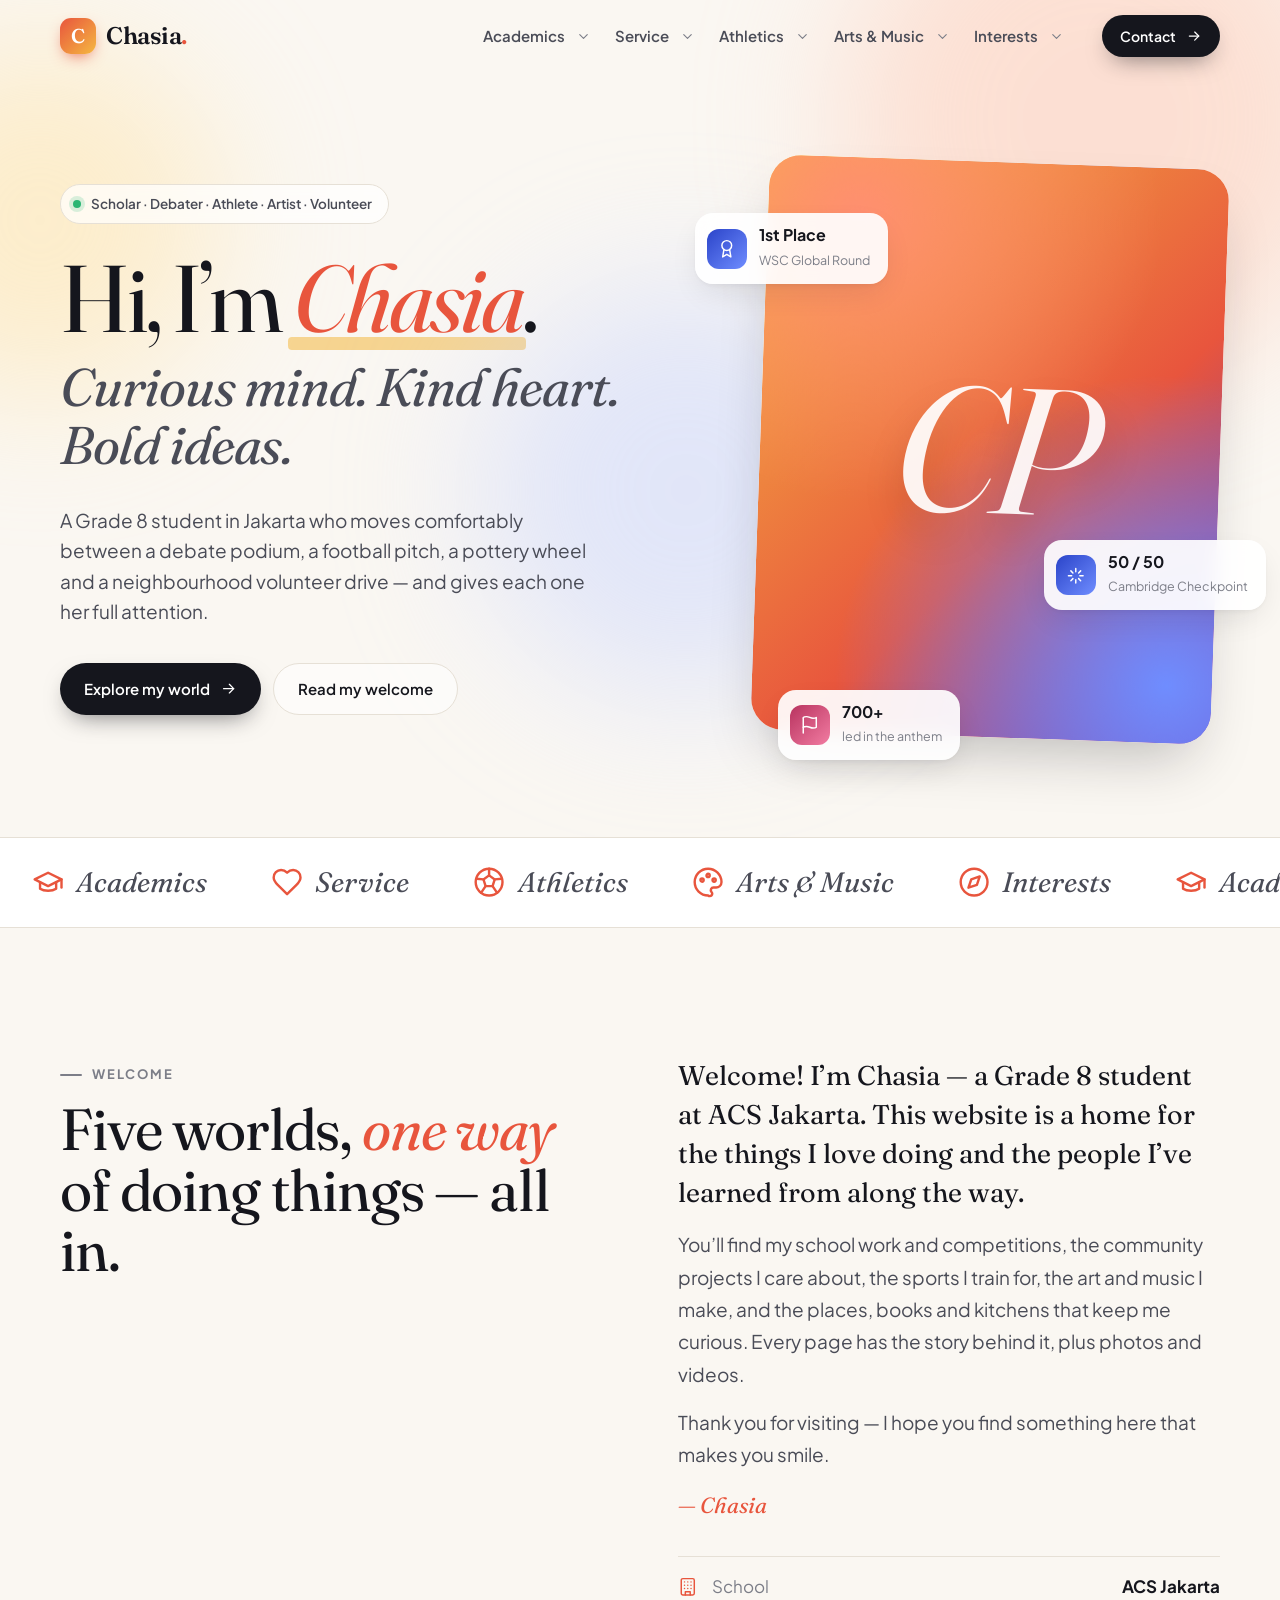
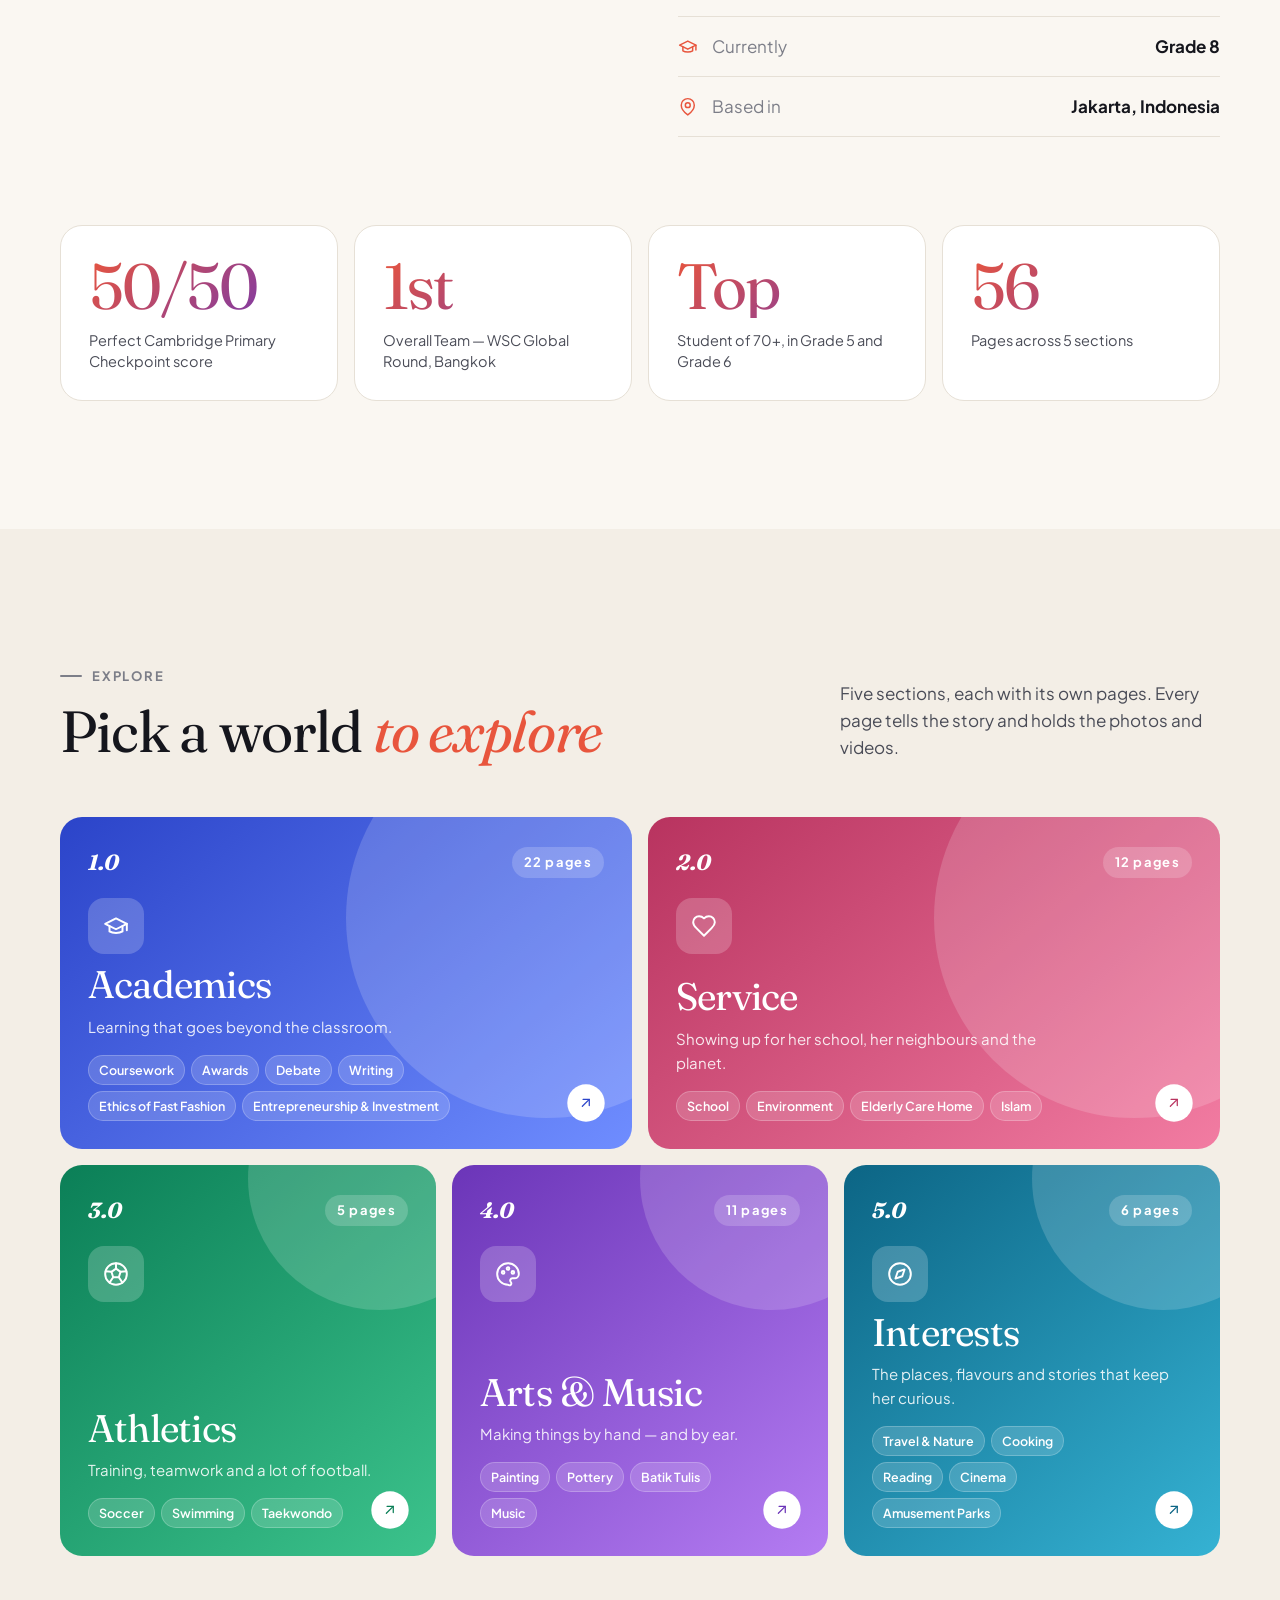
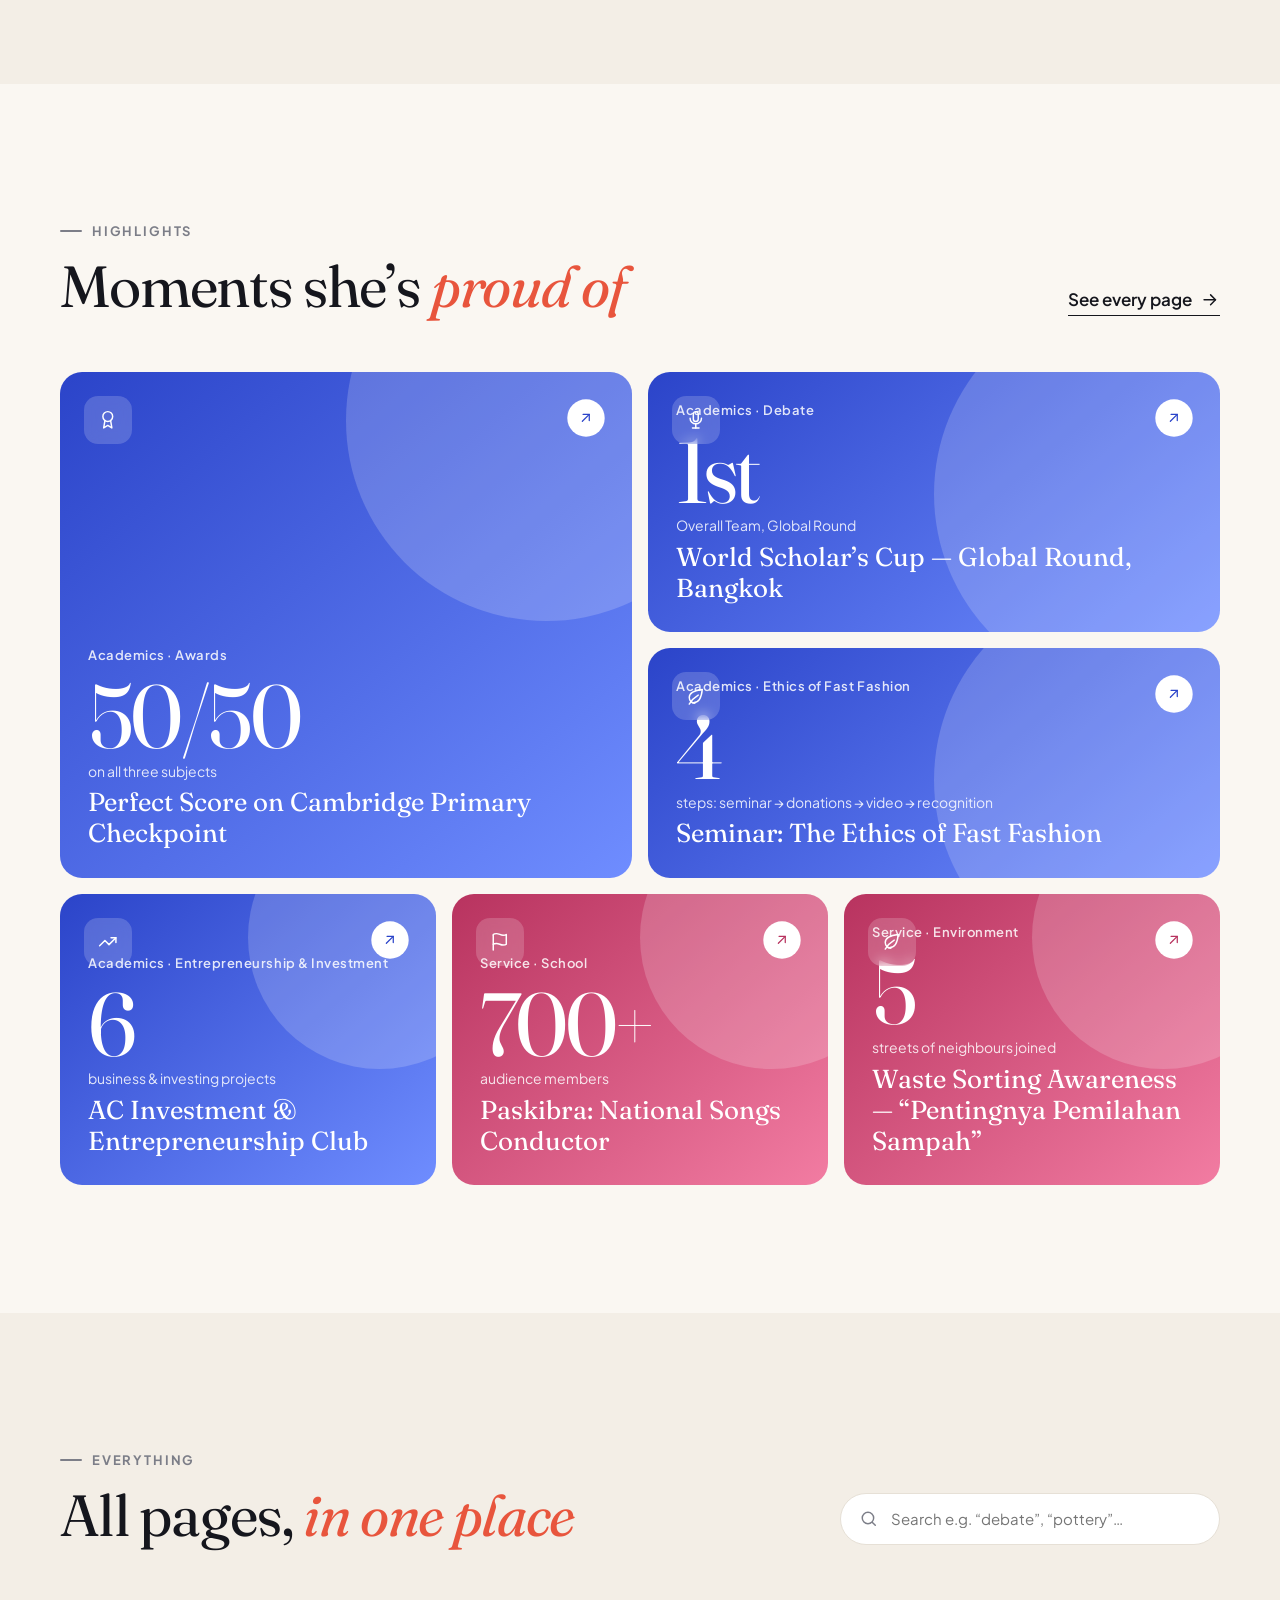
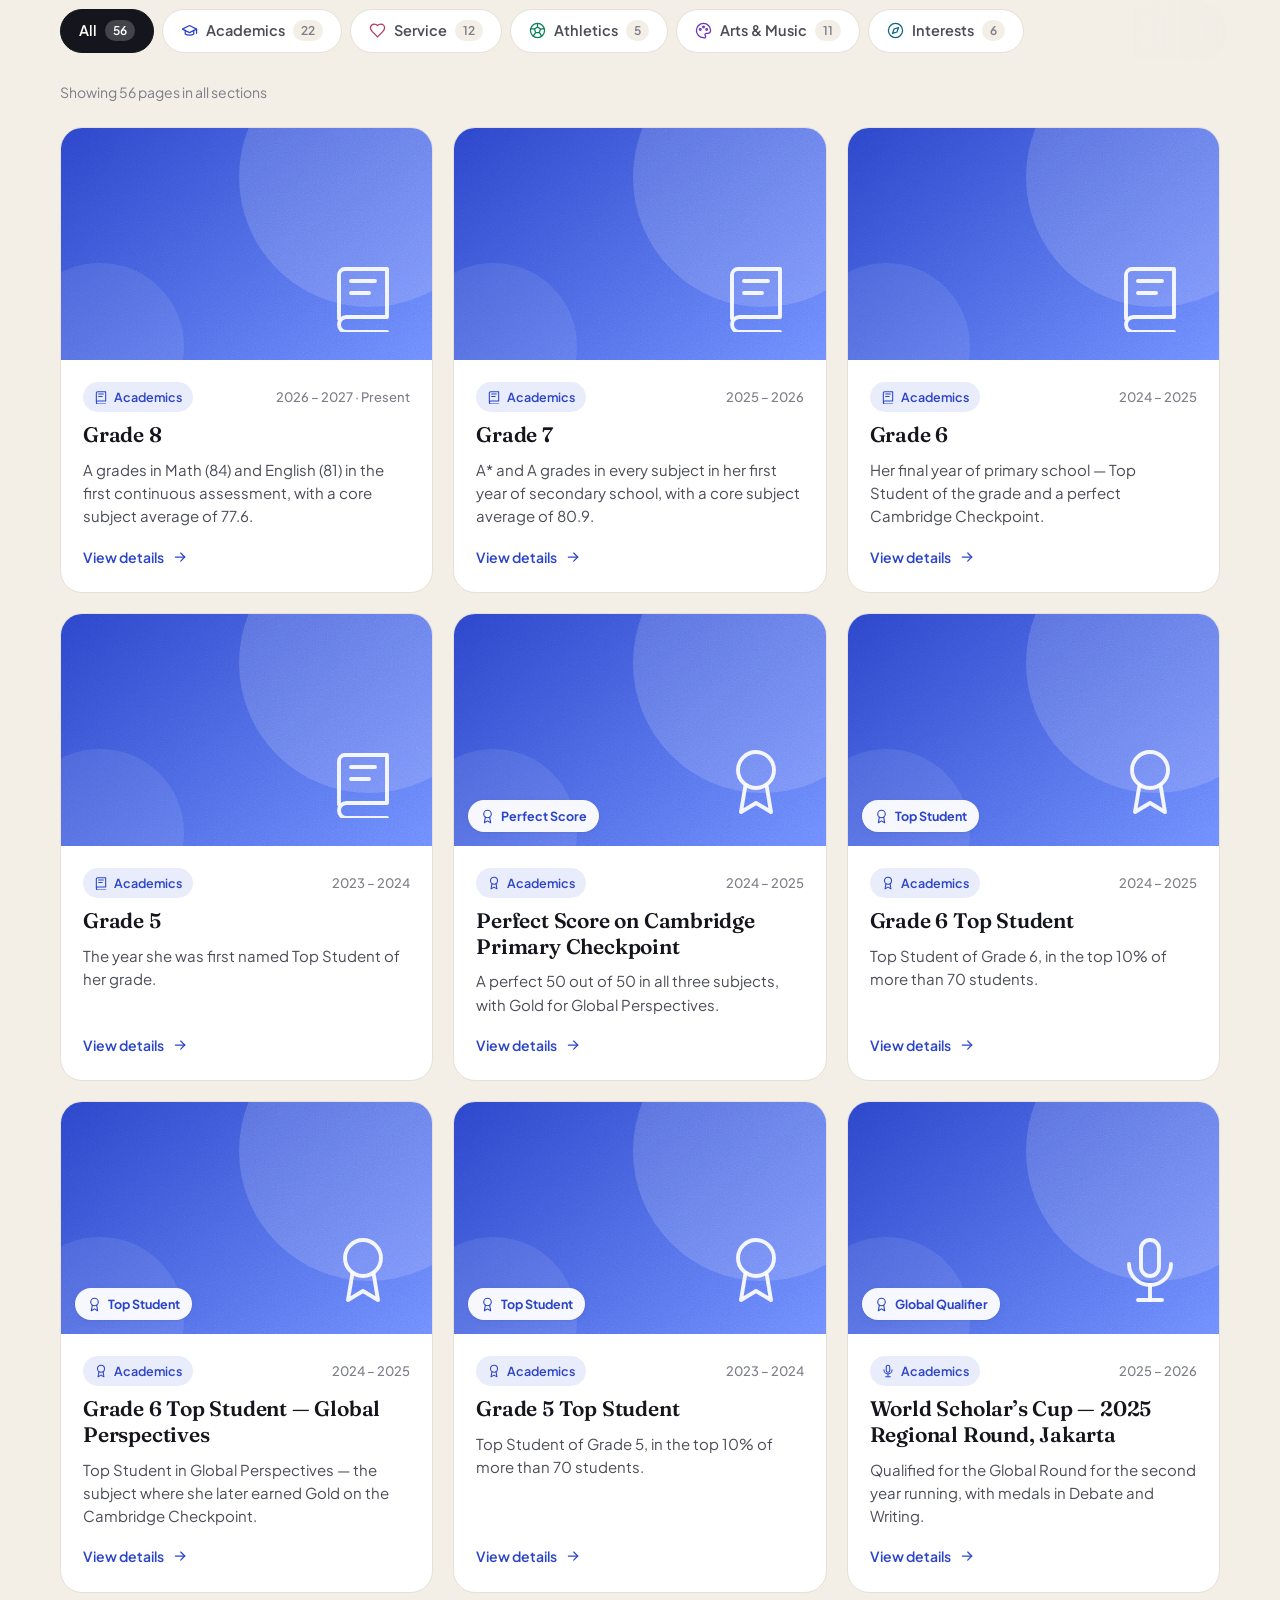
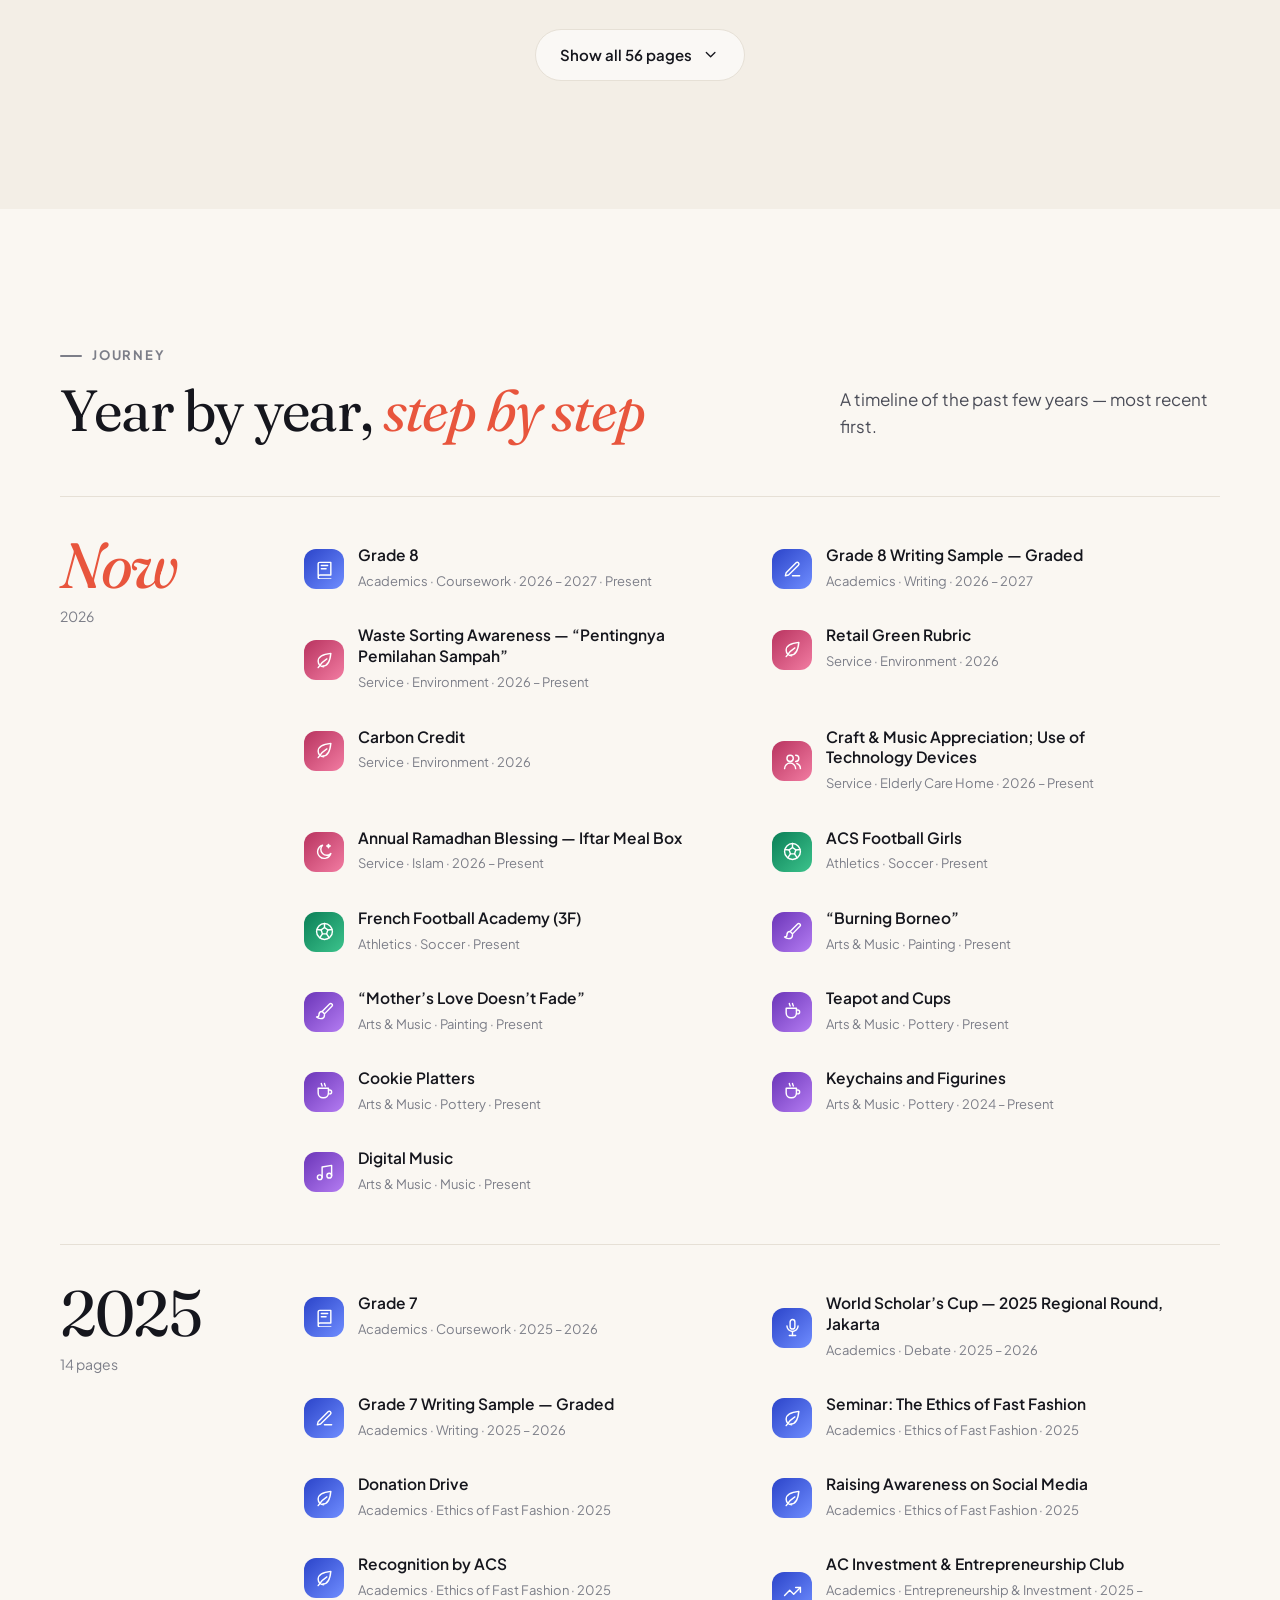
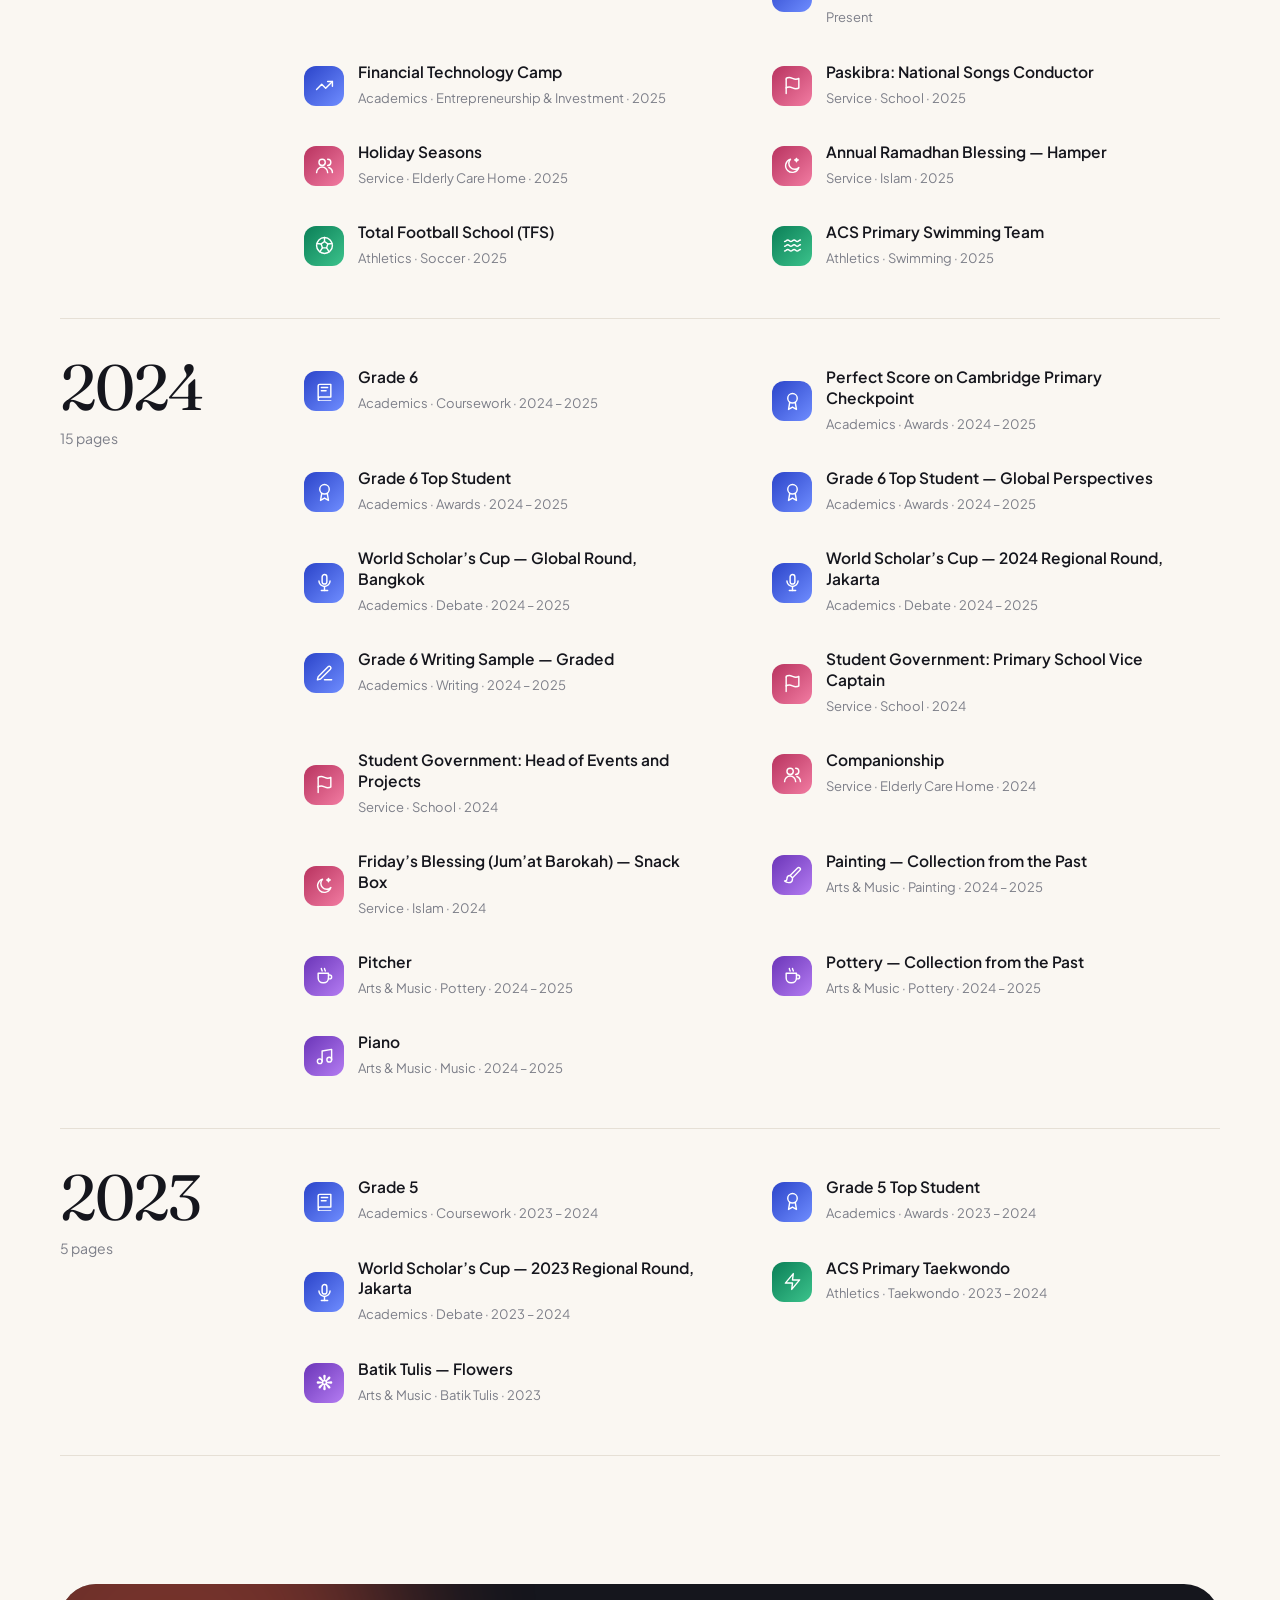
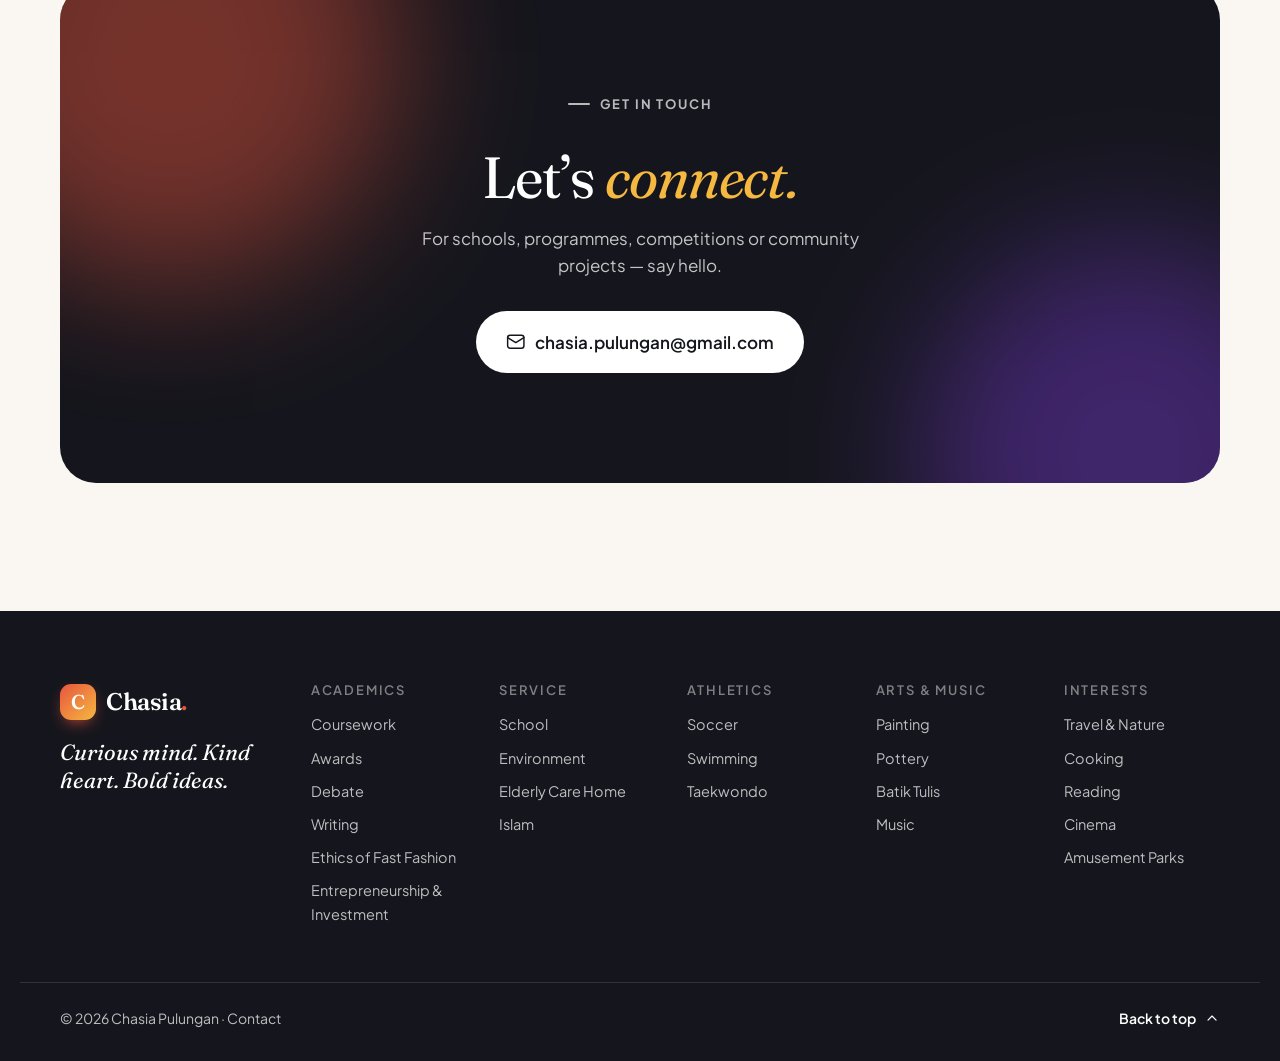
==== commit c5d7894c: "Restructure site to follow the profile sitemap - Five sections (Academics, Service, Athletics, Arts " ====
--- a/index.html
+++ b/index.html
@@ -3,15 +3,15 @@
 <head>
   <meta charset="utf-8">
   <meta name="viewport" content="width=device-width, initial-scale=1">
-  <title>Chasia Pulungan — Achievements & Activities</title>
-  <meta name="description" content="Chasia Pulungan — student, debater, athlete, artist and volunteer from Jakarta. Explore her achievements in academics, debate, sport, entrepreneurship, community service, art, music and leadership.">
-  <meta property="og:title" content="Chasia Pulungan — Achievements & Activities">
+  <title>Chasia Pulungan — Profile</title>
+  <meta name="description" content="Chasia Pulungan — student, debater, athlete, artist and volunteer from Jakarta. Academics, service, athletics, arts & music, and interests.">
+  <meta property="og:title" content="Chasia Pulungan — Profile">
   <meta property="og:description" content="Curious mind. Kind heart. Bold ideas.">
   <meta name="theme-color" content="#FAF7F2">
   <link rel="icon" href="assets/img/favicon.svg" type="image/svg+xml">
   <link rel="preconnect" href="https://fonts.googleapis.com">
   <link rel="preconnect" href="https://fonts.gstatic.com" crossorigin>
-  <link href="https://fonts.googleapis.com/css2?family=Fraunces:ital,opsz,wght@0,9..144,400;0,9..144,600;1,9..144,400;1,9..144,600&family=Plus+Jakarta+Sans:wght@400;500;600;700&display=swap" rel="stylesheet">
+  <link href="https://fonts.googleapis.com/css2?family=Fraunces:ital,opsz,wght@0,9..144,400;0,9..144,600;1,9..144,400;1,9..144,600&family=Plus+Jakarta+Sans:wght@400;500;600;700;800&display=swap" rel="stylesheet">
   <link rel="stylesheet" href="assets/css/styles.css">
 </head>
 <body class="page-home">
@@ -28,81 +28,94 @@
           <h1 class="hero__title reveal">Hi, I’m <span class="hl" data-first>Chasia</span>.<br><em data-tagline></em></h1>
           <p class="hero__lead reveal" data-intro></p>
           <div class="hero__actions reveal">
-            <a class="btn btn--ink" href="#achievements">Explore achievements <span data-icon="arrow"></span></a>
-            <a class="btn btn--ghost" href="#journey">See her journey</a>
+            <a class="btn btn--ink" href="#sections">Explore my world <span data-icon="arrow"></span></a>
+            <a class="btn btn--ghost" href="#welcome">Read my welcome</a>
           </div>
         </div>
         <div class="hero__visual reveal">
           <div class="portrait" data-portrait></div>
-          <div class="float float--1"><span class="float__icon" style="--c1:#B3202B;--c2:#F2704E" data-icon="award"></span><div><strong>1st Place</strong><small>WSC Global Round</small></div></div>
+          <div class="float float--1"><span class="float__icon" style="--c1:#2B44C9;--c2:#6F8DFF" data-icon="award"></span><div><strong>1st Place</strong><small>WSC Global Round</small></div></div>
           <div class="float float--2"><span class="float__icon" style="--c1:#2B44C9;--c2:#6F8DFF" data-icon="sparkle"></span><div><strong>50 / 50</strong><small>Cambridge Checkpoint</small></div></div>
-          <div class="float float--3"><span class="float__icon" style="--c1:#1C2846;--c2:#4D6496" data-icon="flag"></span><div><strong>700+</strong><small>led in the anthem</small></div></div>
+          <div class="float float--3"><span class="float__icon" style="--c1:#B8335F;--c2:#F27CA2" data-icon="flag"></span><div><strong>700+</strong><small>led in the anthem</small></div></div>
         </div>
       </div>
       <div class="marquee" aria-hidden="true"><div class="marquee__track" data-marquee></div></div>
     </section>
 
-    <!-- ABOUT -->
-    <section class="section about" id="about">
+    <!-- WELCOME MESSAGE -->
+    <section class="section about" id="welcome">
       <div class="container about__grid">
         <div>
-          <p class="kicker reveal">About</p>
-          <h2 class="h2 reveal">Eight passions, <em>one way</em> of doing things — all in.</h2>
+          <p class="kicker reveal">Welcome</p>
+          <h2 class="h2 reveal">Five worlds, <em>one way</em> of doing things — all in.</h2>
         </div>
         <div class="about__text">
-          <p class="reveal" data-about></p>
+          <div class="welcome reveal" data-welcome></div>
           <ul class="facts reveal" data-facts></ul>
         </div>
       </div>
       <div class="container stats" data-stats></div>
     </section>
 
+    <!-- VIDEO (shown when SITE.reel or SITE.reelYoutube is set) -->
+    <section class="section section--dark reel" id="video" hidden>
+      <div class="container">
+        <div class="section__head">
+          <div>
+            <p class="kicker kicker--light reveal">Video</p>
+            <h2 class="h2 h2--light reveal">The reel, <em>in 60 seconds</em></h2>
+          </div>
+        </div>
+        <div class="reel__frame reveal" data-reel></div>
+      </div>
+    </section>
+
+    <!-- SECTIONS -->
+    <section class="section section--tint" id="sections">
+      <div class="container">
+        <div class="section__head">
+          <div>
+            <p class="kicker reveal">Explore</p>
+            <h2 class="h2 reveal">Pick a world <em>to explore</em></h2>
+          </div>
+          <p class="section__sub reveal">Five sections, each with its own pages. Every page tells the story and holds the photos and videos.</p>
+        </div>
+        <div class="worlds" data-sections></div>
+      </div>
+    </section>
+
     <!-- HIGHLIGHTS -->
-    <section class="section section--tint" id="highlights">
+    <section class="section" id="highlights">
       <div class="container">
         <div class="section__head">
           <div>
             <p class="kicker reveal">Highlights</p>
             <h2 class="h2 reveal">Moments she’s <em>proud of</em></h2>
           </div>
-          <a class="link-arrow reveal" href="#achievements">All achievements <span data-icon="arrow"></span></a>
+          <a class="link-arrow reveal" href="#all">See every page <span data-icon="arrow"></span></a>
         </div>
         <div class="bento" data-featured></div>
       </div>
     </section>
 
-    <!-- AREAS -->
-    <section class="section" id="areas">
+    <!-- ALL PAGES -->
+    <section class="section section--tint" id="all">
       <div class="container">
         <div class="section__head">
           <div>
-            <p class="kicker reveal">Areas</p>
-            <h2 class="h2 reveal">Pick an area <em>to explore</em></h2>
-          </div>
-          <p class="section__sub reveal">Each area opens a set of activities. Tap any activity for the full story, photos and videos.</p>
-        </div>
-        <div class="areas" data-areas></div>
-      </div>
-    </section>
-
-    <!-- ACHIEVEMENTS -->
-    <section class="section section--tint" id="achievements">
-      <div class="container">
-        <div class="section__head">
-          <div>
-            <p class="kicker reveal">Achievements & Activities</p>
-            <h2 class="h2 reveal">Everything, <em>in one place</em></h2>
+            <p class="kicker reveal">Everything</p>
+            <h2 class="h2 reveal">All pages, <em>in one place</em></h2>
           </div>
           <label class="search reveal">
             <span data-icon="search"></span>
-            <input type="search" placeholder="Search e.g. “debate”, “pottery”…" aria-label="Search achievements" data-search>
+            <input type="search" placeholder="Search e.g. “debate”, “pottery”…" aria-label="Search all pages" data-search>
           </label>
         </div>
-        <div class="filters" role="tablist" aria-label="Filter by area" data-filters></div>
+        <div class="filters" role="tablist" aria-label="Filter by section" data-filters></div>
         <p class="results-note" aria-live="polite" data-count></p>
         <div class="grid" data-grid></div>
         <div class="empty" data-empty hidden>
-          <p>No activities match your search.</p>
+          <p>No pages match your search.</p>
           <button class="btn btn--ghost btn--sm" data-reset>Clear filters</button>
         </div>
       </div>
@@ -116,7 +129,7 @@
             <p class="kicker reveal">Journey</p>
             <h2 class="h2 reveal">Year by year, <em>step by step</em></h2>
           </div>
-          <p class="section__sub reveal">A timeline of the past three years — most recent first.</p>
+          <p class="section__sub reveal">A timeline of the past few years — most recent first.</p>
         </div>
         <div class="journey" data-journey></div>
       </div>
--- a/assets/css/styles.css
+++ b/assets/css/styles.css
@@ -130,7 +130,7 @@
 .drawer__areas { display: grid; gap: 4px; }
 .drawer__areas .mega__item { background: var(--surface); }
 
-@media (max-width: 960px) {
+@media (max-width: 1140px) {
   .nav, .header__cta { display: none; }
   .burger { display: grid; }
 }
@@ -359,15 +359,17 @@
 /* ---------- Footer ---------- */
 .footer { background: var(--ink); color: rgba(255,255,255,.72); padding: 72px 0 32px; }
 .page-home .footer { margin-top: 0; }
-.footer__inner { display: grid; grid-template-columns: 1.5fr 1fr .6fr; gap: 40px; }
+.footer__inner { display: grid; grid-template-columns: 1.4fr repeat(5, 1fr); gap: 32px; }
 .footer__brand p { margin-top: 16px; font-family: var(--serif); font-style: italic; font-size: 22px; color: #fff; max-width: 280px; line-height: 1.3; }
 .footer h4 { font-size: 13px; letter-spacing: .14em; text-transform: uppercase; color: rgba(255,255,255,.45); margin-bottom: 16px; }
 .footer__col ul { display: grid; gap: 10px; }
-.footer__col:nth-child(2) ul { grid-template-columns: 1fr 1fr; }
+.footer__col ul { font-size: 14.5px; }
+.footer h4 a { color: inherit; }
 .footer a:hover { color: #fff; }
 .footer__bottom { display: flex; justify-content: space-between; align-items: center; margin-top: 56px; padding-top: 24px; border-top: 1px solid rgba(255,255,255,.12); font-size: 14px; }
 .totop { display: inline-flex; align-items: center; gap: 8px; font-weight: 600; color: #fff; }
-@media (max-width: 760px) { .footer__inner { grid-template-columns: 1fr; } }
+@media (max-width: 1000px) { .footer__inner { grid-template-columns: repeat(3, 1fr); } .footer__brand { grid-column: 1 / -1; } }
+@media (max-width: 560px) { .footer__inner { grid-template-columns: 1fr 1fr; } }
 
 /* =============================================================
    ACTIVITY PAGE
@@ -377,8 +379,8 @@
   radial-gradient(60% 80% at 100% 0%, rgba(255,255,255,.22), transparent 60%),
   radial-gradient(50% 60% at 0% 100%, rgba(0,0,0,.18), transparent 60%); }
 .page-activity .header:not(.is-scrolled) { color: #fff; }
-.page-activity .header:not(.is-scrolled) .nav > a, .page-activity .header:not(.is-scrolled) .nav__dropbtn { color: rgba(255,255,255,.85); }
-.page-activity .header:not(.is-scrolled) .nav > a:hover, .page-activity .header:not(.is-scrolled) .nav__dropbtn:hover { background: rgba(255,255,255,.14); color: #fff; }
+.page-activity .header:not(.is-scrolled) .nav__link, .page-activity .header:not(.is-scrolled) .nav__caret { color: rgba(255,255,255,.88); }
+.page-activity .header:not(.is-scrolled) .nav__drop:hover .nav__link, .page-activity .header:not(.is-scrolled) .nav__drop.is-open .nav__link, .page-activity .header:not(.is-scrolled) .nav__drop.is-current .nav__link { background: rgba(255,255,255,.16); color: #fff; }
 .page-activity .header:not(.is-scrolled) .brand__word i { color: #fff; }
 .page-activity .header:not(.is-scrolled) .header__cta { background: #fff; color: var(--ink); }
 .page-activity .header:not(.is-scrolled) .burger { background: #fff; color: var(--ink); }
@@ -525,3 +527,112 @@
 .notfound { padding: calc(var(--header-h) + 100px) var(--gutter) 120px; display: grid; gap: 20px; justify-items: start; }
 .more-wrap { display: flex; justify-content: center; margin-top: 36px; }
 .more-wrap:empty { display: none; }
+
+
+/* =============================================================
+   SITEMAP v2 — sections, sub-sections, new components
+   ============================================================= */
+/* nav: section links + caret dropdowns */
+.nav__drop { display: flex; align-items: center; }
+.nav__link { display: inline-flex; align-items: center; padding: 10px 6px 10px 14px; border-radius: 999px 0 0 999px; font-size: 15px; font-weight: 600; color: var(--ink-2); transition: color .2s, background .2s; white-space: nowrap; }
+.nav__caret { display: inline-grid; place-items: center; width: 26px; height: 40px; border-radius: 0 999px 999px 0; color: var(--ink-3); transition: color .2s, background .2s; }
+.nav__caret .i { width: 15px; height: 15px; transition: transform .25s var(--ease); }
+.nav__drop:hover .nav__link, .nav__drop.is-open .nav__link, .nav__drop.is-current .nav__link,
+.nav__drop:hover .nav__caret, .nav__drop.is-open .nav__caret, .nav__drop.is-current .nav__caret { color: var(--ink); background: rgba(21,22,29,.06); }
+.nav__drop.is-open .nav__caret .i { transform: rotate(180deg); }
+.nav__drop .mega { top: calc(100% + 10px); width: 560px; }
+.nav__drop:nth-last-child(-n+2) .mega { left: auto; right: -40px; transform: translate(0, -8px); }
+.nav__drop:nth-last-child(-n+2).is-open .mega { transform: translate(0, 0); }
+.nav__drop .mega::before { content: ""; position: absolute; left: 0; right: 0; top: -14px; height: 14px; }
+.mega__head { display: flex; align-items: center; gap: 14px; padding: 14px; margin-bottom: 6px; border-radius: 16px; color: #fff; background: linear-gradient(135deg, var(--c1), var(--c2)); }
+.mega__head .mega__icon { background: rgba(255,255,255,.2); }
+.mega__head strong { display: block; font-family: var(--serif); font-size: 20px; font-weight: 600; }
+.mega__head small { font-size: 13px; opacity: .85; }
+.mega__head > .i { margin-left: auto; }
+.page-activity .header:not(.is-scrolled) .nav__drop.is-current .nav__caret { background: rgba(255,255,255,.16); color: #fff; }
+
+/* mobile drawer */
+.drawer__home { display: block; font-family: var(--serif); font-size: 34px; letter-spacing: -.02em; padding: 8px 0 14px; border-bottom: 1px solid var(--line); }
+.drawer__secs { display: grid; gap: 8px; margin-top: 14px; }
+.dsec { background: var(--surface); border: 1px solid var(--line); border-radius: 18px; overflow: hidden; }
+.dsec summary { list-style: none; display: flex; align-items: center; gap: 14px; padding: 12px 16px 12px 12px; cursor: pointer; font-family: var(--serif); font-size: 22px; }
+.dsec summary::-webkit-details-marker { display: none; }
+.dsec__chev { margin-left: auto; color: var(--ink-3); transition: transform .25s var(--ease); }
+.dsec[open] .dsec__chev { transform: rotate(180deg); }
+.dsec__list { display: grid; padding: 0 12px 12px; }
+.dsec__list a { display: flex; align-items: center; gap: 12px; padding: 11px 10px; border-radius: 12px; font-weight: 600; color: var(--ink-2); }
+.dsec__list a:hover { background: var(--bg); }
+.dsec__list a .i { color: var(--c1); }
+.dsec__list a:first-child { justify-content: space-between; color: var(--c1); }
+.drawer__contact { margin-top: 20px; width: 100%; }
+
+/* welcome */
+.welcome p { font-size: clamp(17px, 1.6vw, 19px); line-height: 1.7; color: var(--ink-2); margin-bottom: 16px; }
+.welcome .welcome__first, .about__text .welcome__first { font-family: var(--serif); font-size: clamp(22px, 2.2vw, 27px); line-height: 1.45; color: var(--ink); }
+.welcome__sign { font-family: var(--serif); font-style: italic; font-size: 22px !important; color: var(--accent) !important; }
+.s-intro .about__text p { font-size: 18px; line-height: 1.75; color: var(--ink-2); margin-bottom: 18px; }
+
+/* reel */
+.section--dark { background: var(--ink); color: #fff; }
+.reel__frame { aspect-ratio: 16/9; border-radius: 24px; overflow: hidden; background: #000; box-shadow: var(--shadow-lg); }
+.reel__frame video, .reel__frame iframe { width: 100%; height: 100%; border: 0; display: block; }
+
+/* five worlds */
+.worlds { display: grid; grid-template-columns: repeat(6, 1fr); gap: 16px; }
+.world { position: relative; overflow: hidden; isolation: isolate; display: flex; flex-direction: column; gap: 10px; min-height: 330px; padding: 28px; border-radius: var(--radius); color: #fff; background: linear-gradient(140deg, var(--c1), var(--c2)); transition: transform .4s var(--ease), box-shadow .4s; }
+.world:hover { transform: translateY(-6px); box-shadow: 0 30px 50px -24px var(--c1); }
+.world--0, .world--1 { grid-column: span 3; }
+.world--2, .world--3, .world--4 { grid-column: span 2; }
+.world__glow { position: absolute; width: 70%; aspect-ratio: 1; right: -20%; top: -30%; border-radius: 50%; background: rgba(255,255,255,.16); z-index: -1; transition: transform .6s var(--ease); }
+.world:hover .world__glow { transform: scale(1.2); }
+.world__top { display: flex; justify-content: space-between; align-items: center; font-size: 13px; font-weight: 700; letter-spacing: .1em; }
+.world__num { font-family: var(--serif); font-style: italic; font-size: 22px; letter-spacing: 0; }
+.world__count { padding: 5px 12px; border-radius: 999px; background: rgba(255,255,255,.18); }
+.world__icon { width: 56px; height: 56px; border-radius: 16px; display: grid; place-items: center; background: rgba(255,255,255,.2); margin-top: 8px; }
+.world__icon .i { width: 26px; height: 26px; }
+.world__name { font-family: var(--serif); font-size: clamp(30px, 3vw, 40px); line-height: 1.05; letter-spacing: -.02em; margin-top: auto; }
+.world__tag { font-size: 15px; opacity: .88; max-width: 34ch; }
+.world__groups { display: flex; flex-wrap: wrap; gap: 6px; margin-top: 6px; }
+.world__groups span { font-size: 12.5px; font-weight: 600; padding: 4px 10px; border-radius: 999px; background: rgba(255,255,255,.16); border: 1px solid rgba(255,255,255,.22); }
+.world__go { position: absolute; right: 24px; bottom: 24px; width: 44px; height: 44px; border-radius: 50%; display: grid; place-items: center; background: #fff; color: var(--c1); transform: scale(.85); transition: transform .3s var(--ease); }
+.world:hover .world__go { transform: scale(1) rotate(45deg); }
+.world__groups { padding-right: 56px; }
+@media (max-width: 900px) { .worlds { grid-template-columns: 1fr 1fr; } .world--0, .world--1, .world--2, .world--3, .world--4 { grid-column: span 1; } .world--4 { grid-column: span 2; } }
+@media (max-width: 560px) { .worlds { grid-template-columns: 1fr; } .world--4 { grid-column: auto; } .world { min-height: 280px; } }
+
+/* section page */
+.s-hero { padding-bottom: clamp(48px, 7vw, 88px); }
+.s-hero__num { position: absolute; right: -2%; bottom: -16%; font-family: var(--serif); font-style: italic; font-size: clamp(200px, 30vw, 440px); line-height: 1; color: rgba(255,255,255,.1); pointer-events: none; z-index: -1; }
+.s-hero .a-hero__title { font-size: clamp(48px, 7.5vw, 104px); }
+.subnav { position: sticky; top: var(--header-h); z-index: 40; background: rgba(250,247,242,.88); backdrop-filter: saturate(1.4) blur(14px); -webkit-backdrop-filter: saturate(1.4) blur(14px); border-bottom: 1px solid var(--line); }
+.subnav__inner { display: flex; gap: 6px; overflow-x: auto; scrollbar-width: none; padding-top: 10px; padding-bottom: 10px; }
+.subnav__inner::-webkit-scrollbar { display: none; }
+.subnav a { flex: none; display: inline-flex; align-items: center; gap: 8px; height: 42px; padding: 0 16px; border-radius: 999px; font-size: 14.5px; font-weight: 600; color: var(--ink-2); border: 1.5px solid transparent; transition: all .25s var(--ease); }
+.subnav a .i { color: var(--c1); width: 17px; height: 17px; }
+.subnav a em { font-style: normal; font-size: 12px; padding: 1px 8px; border-radius: 999px; background: var(--bg-2); color: var(--ink-3); }
+.subnav a:hover { border-color: var(--line); background: var(--surface); }
+.subnav a.is-active { background: linear-gradient(135deg, var(--c1), var(--c2)); color: #fff; }
+.subnav a.is-active .i { color: #fff; }
+.subnav a.is-active em { background: rgba(255,255,255,.22); color: #fff; }
+.page-section .header.is-scrolled { box-shadow: none; }
+.group { scroll-margin-top: calc(var(--header-h) + 70px); }
+.group__title { display: flex; align-items: flex-end; gap: 20px; }
+.group__icon { width: 64px; height: 64px; flex: none; border-radius: 20px; display: grid; place-items: center; color: #fff; background: linear-gradient(135deg, var(--c1), var(--c2)); box-shadow: 0 14px 30px -14px var(--c1); }
+.group__icon .i { width: 30px; height: 30px; }
+.group .h2 { font-size: clamp(30px, 4vw, 48px); }
+.grid--few { grid-template-columns: repeat(auto-fill, minmax(300px, 380px)); }
+@media (max-width: 520px) { .group__title { align-items: flex-start; flex-direction: column; gap: 14px; } .grid--few { grid-template-columns: 1fr; } }
+
+/* activity page additions */
+.notice--soft { border-style: solid; border-color: var(--line); background: var(--bg-2); margin-top: 8px; }
+.tags { display: grid; grid-template-columns: repeat(auto-fill, minmax(220px, 1fr)); gap: 10px; }
+.tags li { display: flex; align-items: center; gap: 12px; padding: 14px 16px; background: var(--surface); border: 1px solid var(--line); border-radius: var(--radius-sm); font-weight: 600; }
+.tags .i { flex: none; width: 34px; height: 34px; padding: 8px; border-radius: 10px; color: #fff; background: linear-gradient(135deg, var(--c1), var(--c2)); }
+.tags small { display: block; font-weight: 500; color: var(--ink-3); font-size: 13.5px; }
+.links { display: grid; gap: 10px; }
+.linkcard { display: flex; align-items: center; gap: 14px; padding: 16px 18px; border-radius: var(--radius-sm); background: var(--surface); border: 1px solid var(--line); transition: border-color .25s, transform .3s var(--ease), box-shadow .3s; }
+.linkcard:hover { border-color: var(--c1); transform: translateY(-2px); box-shadow: var(--shadow-sm); }
+.linkcard__icon { width: 42px; height: 42px; flex: none; border-radius: 12px; display: grid; place-items: center; color: #fff; background: linear-gradient(135deg, var(--c1), var(--c2)); }
+.linkcard strong { display: block; }
+.linkcard small { color: var(--ink-3); font-size: 13.5px; }
+.linkcard > .i:last-child { margin-left: auto; color: var(--ink-3); }
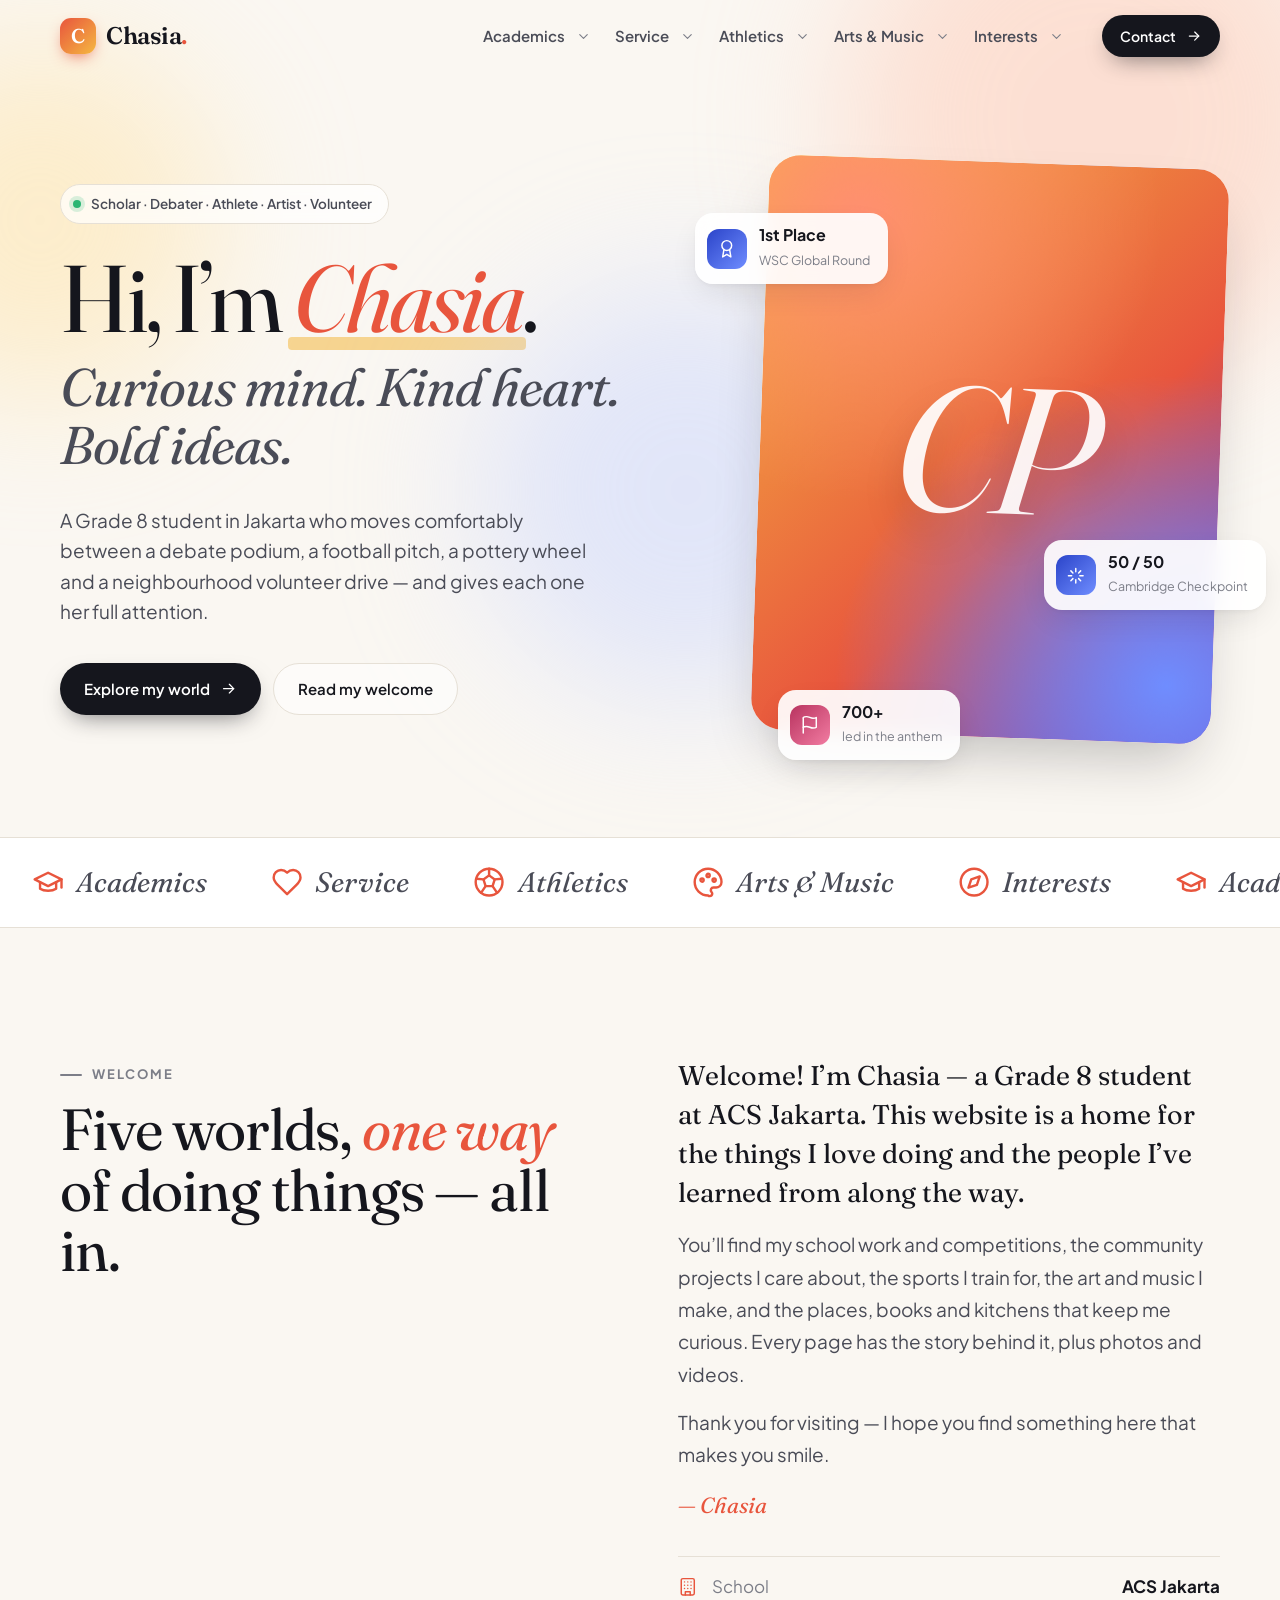
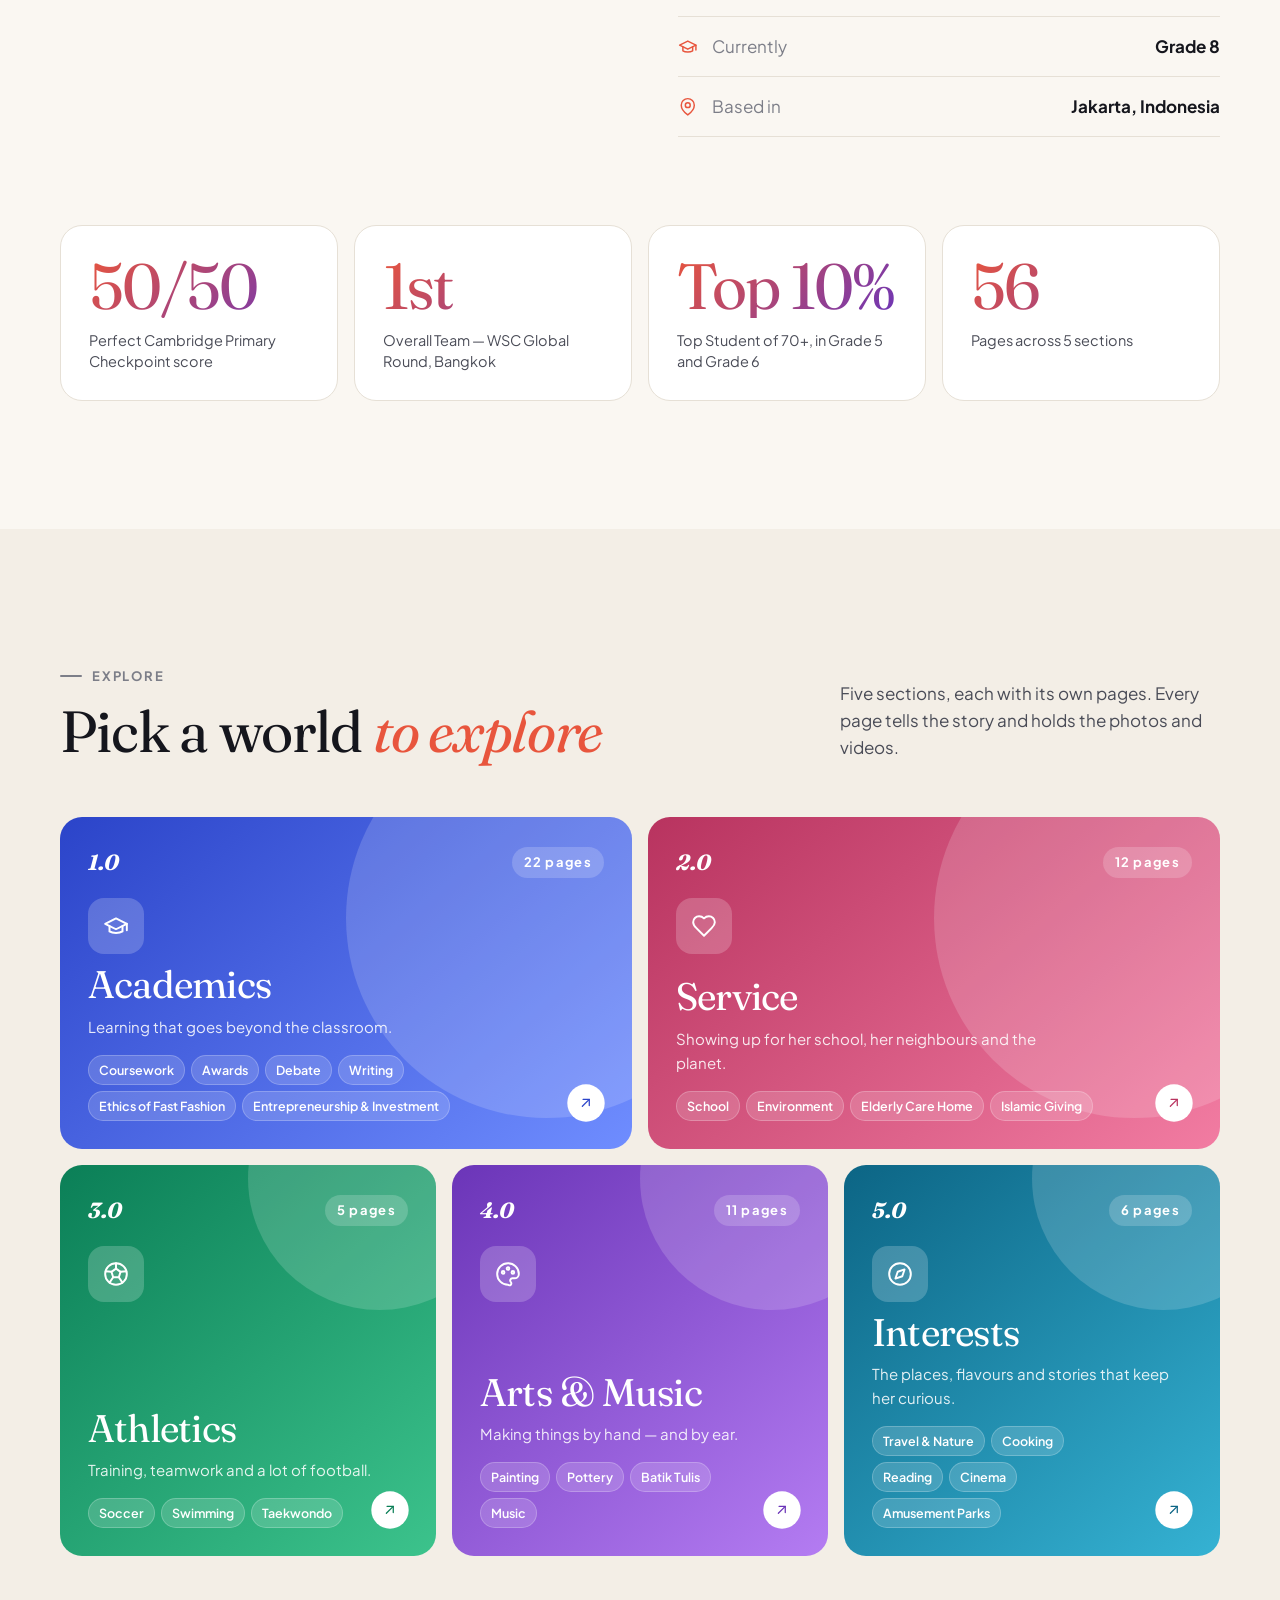
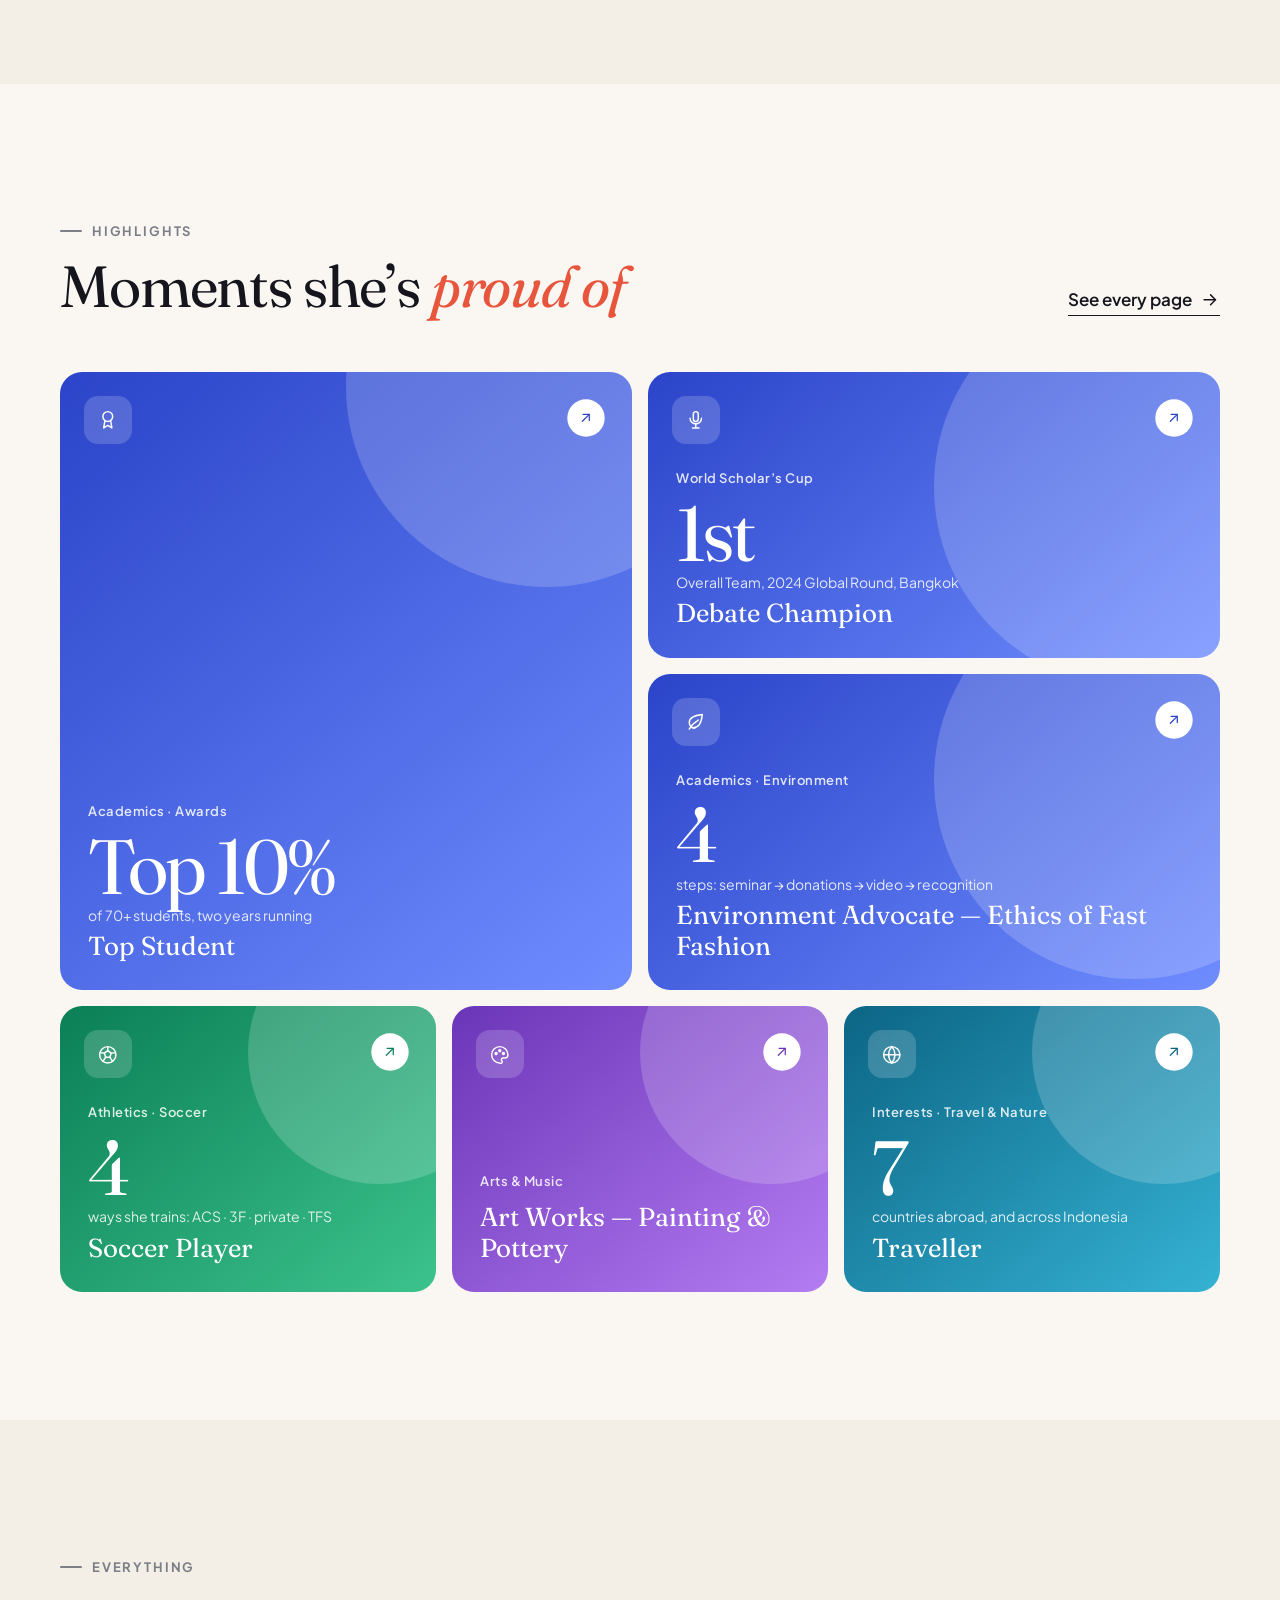
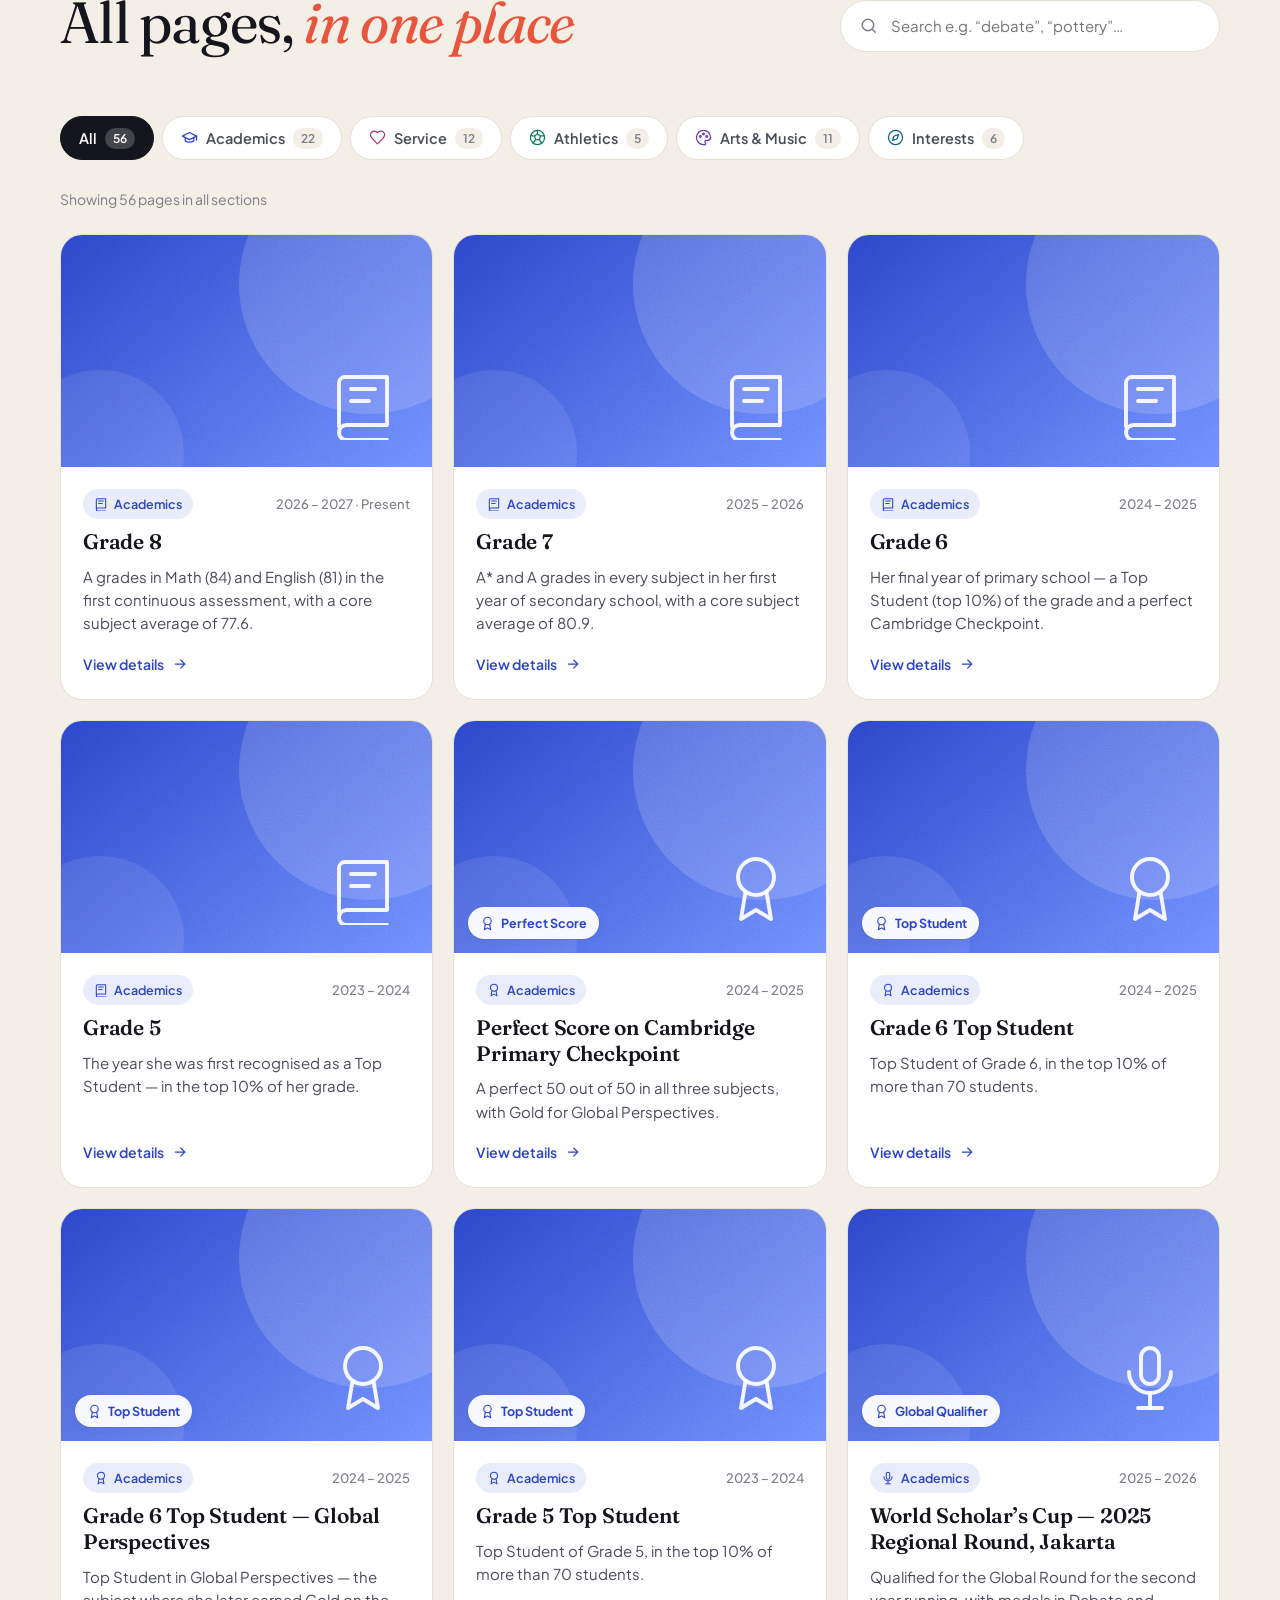
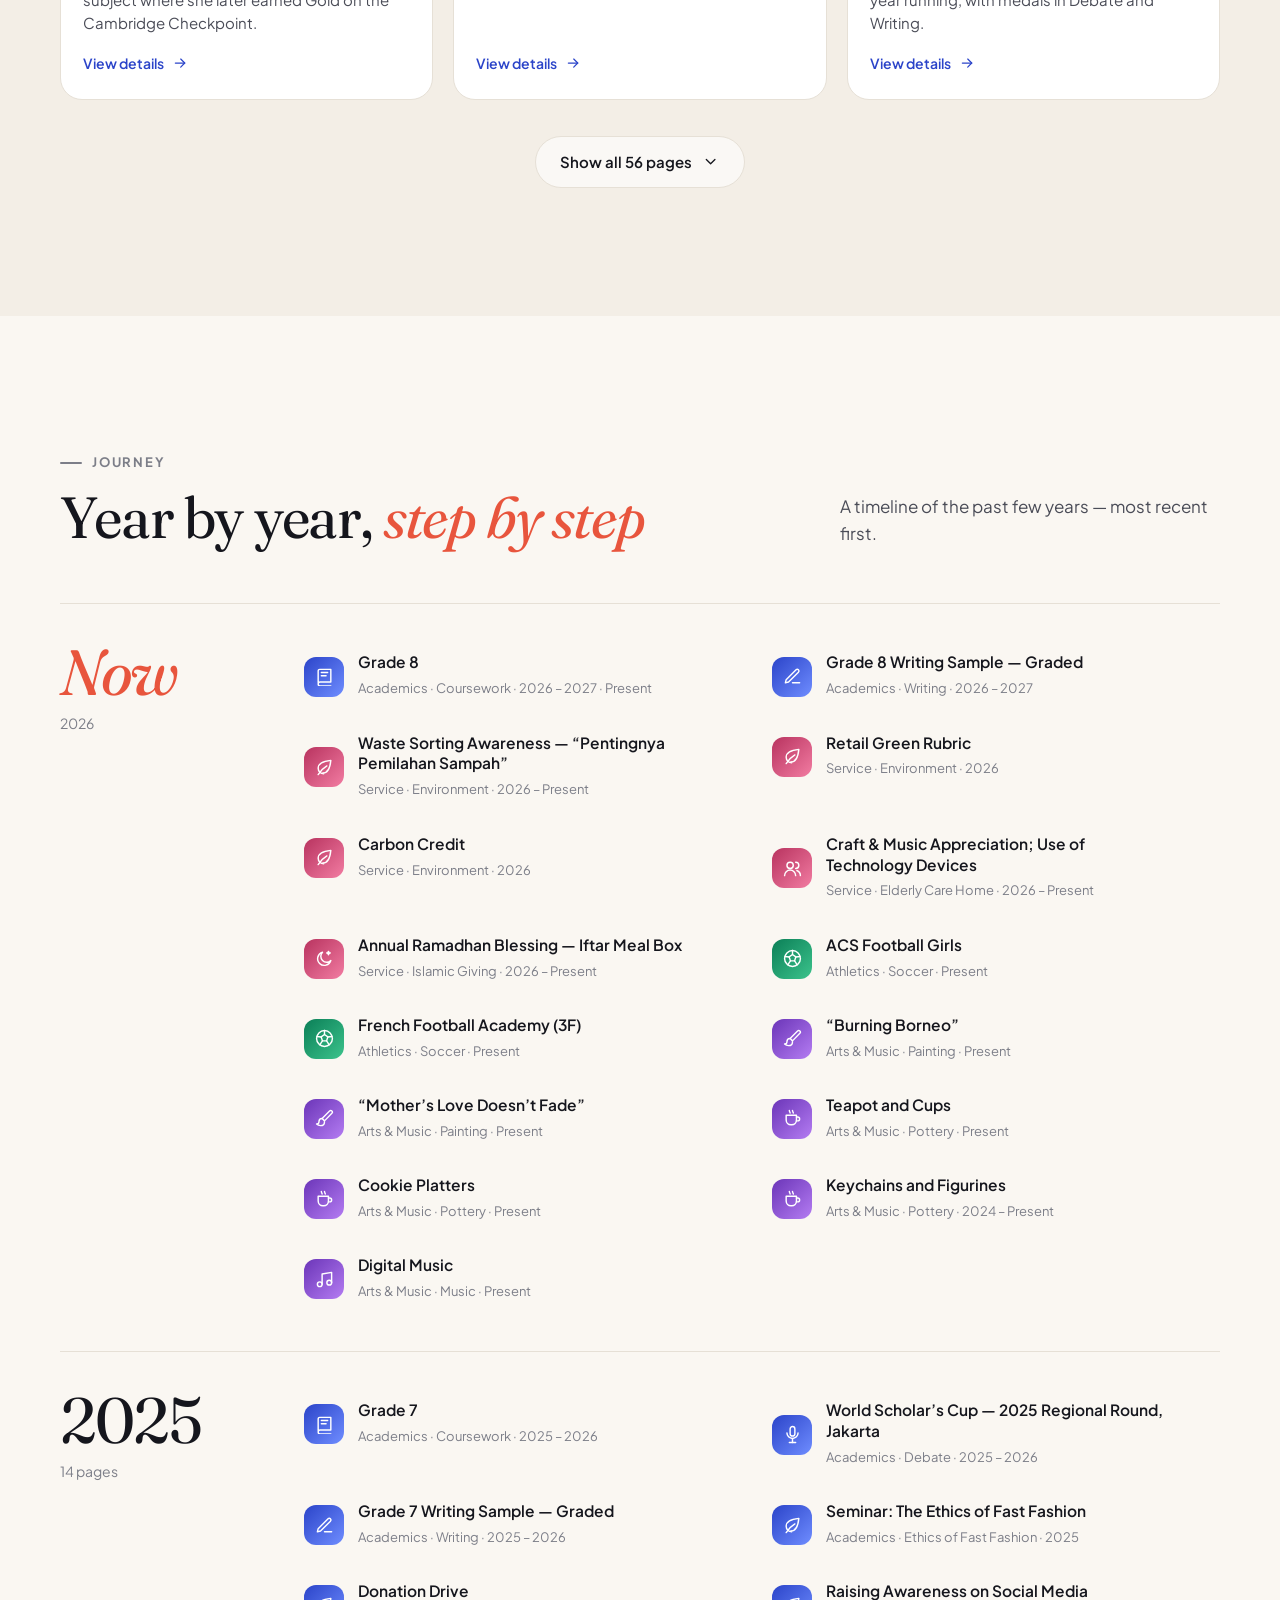
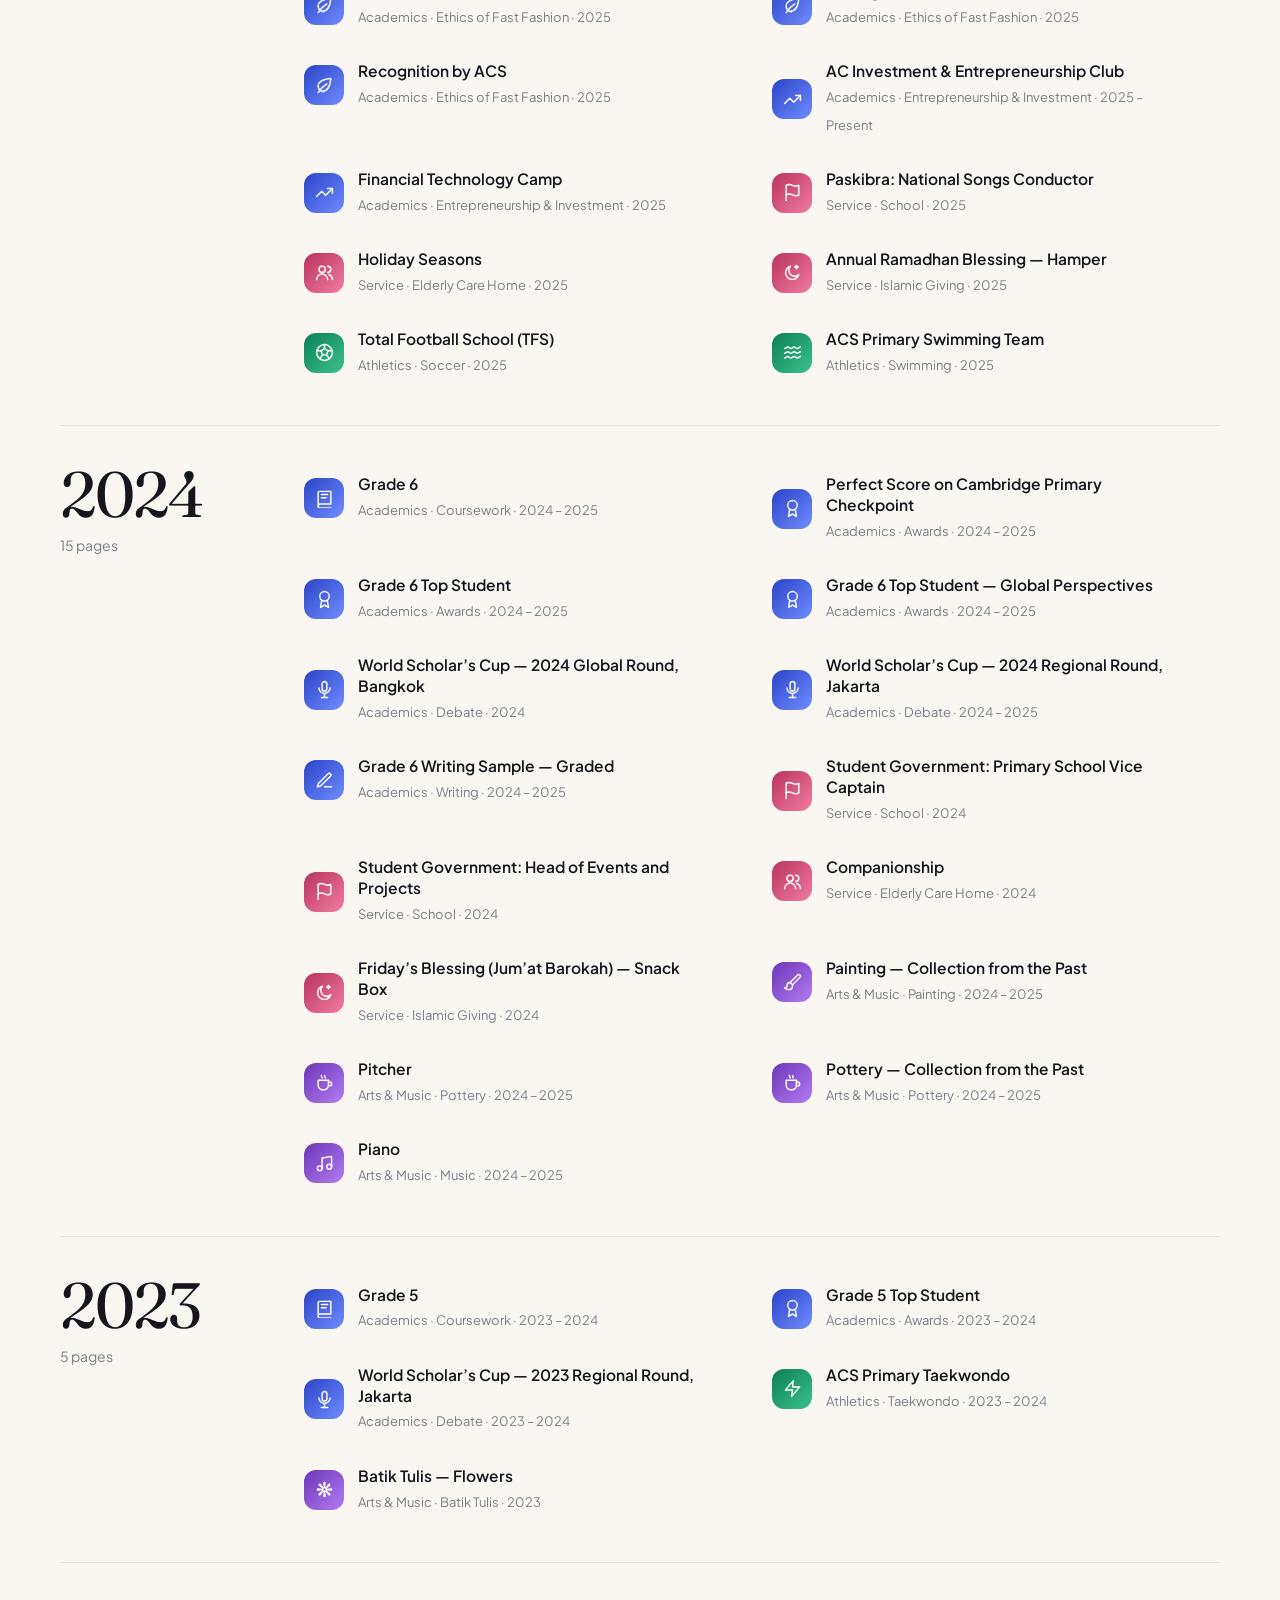
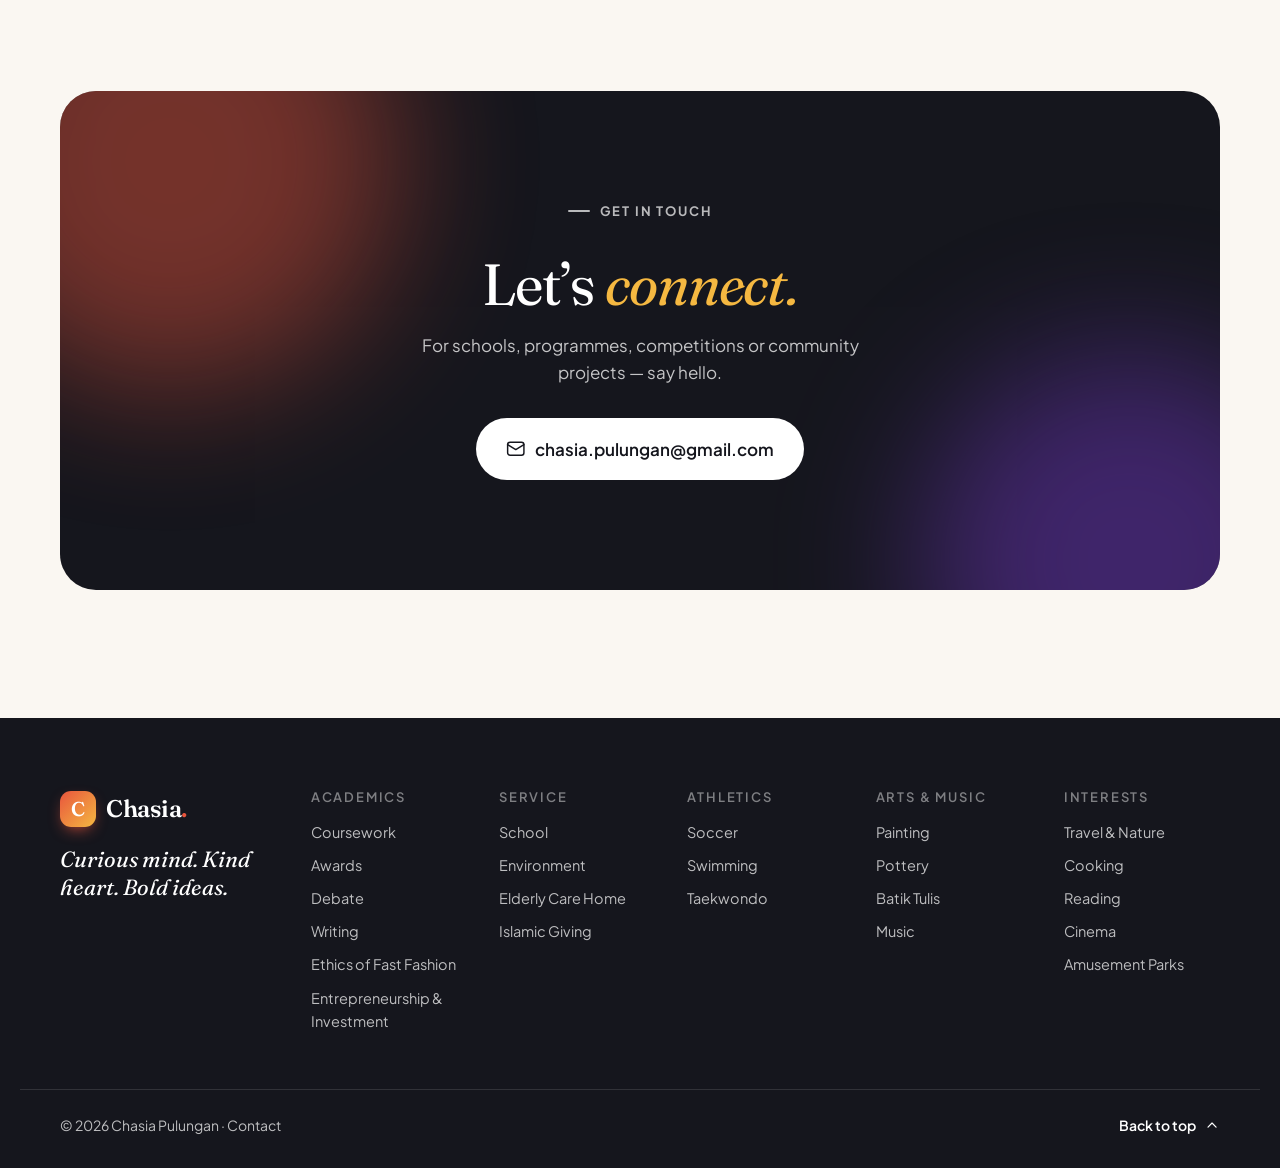
==== commit dd2344a7: "Apply decisions from the review sheet - Top Student wording: top 10% of 70+ students - WSC Global Ro" ====
--- a/index.html
+++ b/index.html
@@ -7,6 +7,8 @@
   <meta name="description" content="Chasia Pulungan — student, debater, athlete, artist and volunteer from Jakarta. Academics, service, athletics, arts & music, and interests.">
   <meta property="og:title" content="Chasia Pulungan — Profile">
   <meta property="og:description" content="Curious mind. Kind heart. Bold ideas.">
+  <!-- Private profile: shared directly with admission committees, kept out of search engines -->
+  <meta name="robots" content="noindex, nofollow, noarchive">
   <meta name="theme-color" content="#FAF7F2">
   <link rel="icon" href="assets/img/favicon.svg" type="image/svg+xml">
   <link rel="preconnect" href="https://fonts.googleapis.com">
--- a/assets/css/styles.css
+++ b/assets/css/styles.css
@@ -636,3 +636,7 @@
 .linkcard strong { display: block; }
 .linkcard small { color: var(--ink-3); font-size: 13.5px; }
 .linkcard > .i:last-child { margin-left: auto; color: var(--ink-3); }
+
+/* highlight cards: keep the corner icon clear of the text */
+.feat { padding-top: 96px; }
+.feat__stat { font-size: clamp(52px, 6vw, 84px); }
